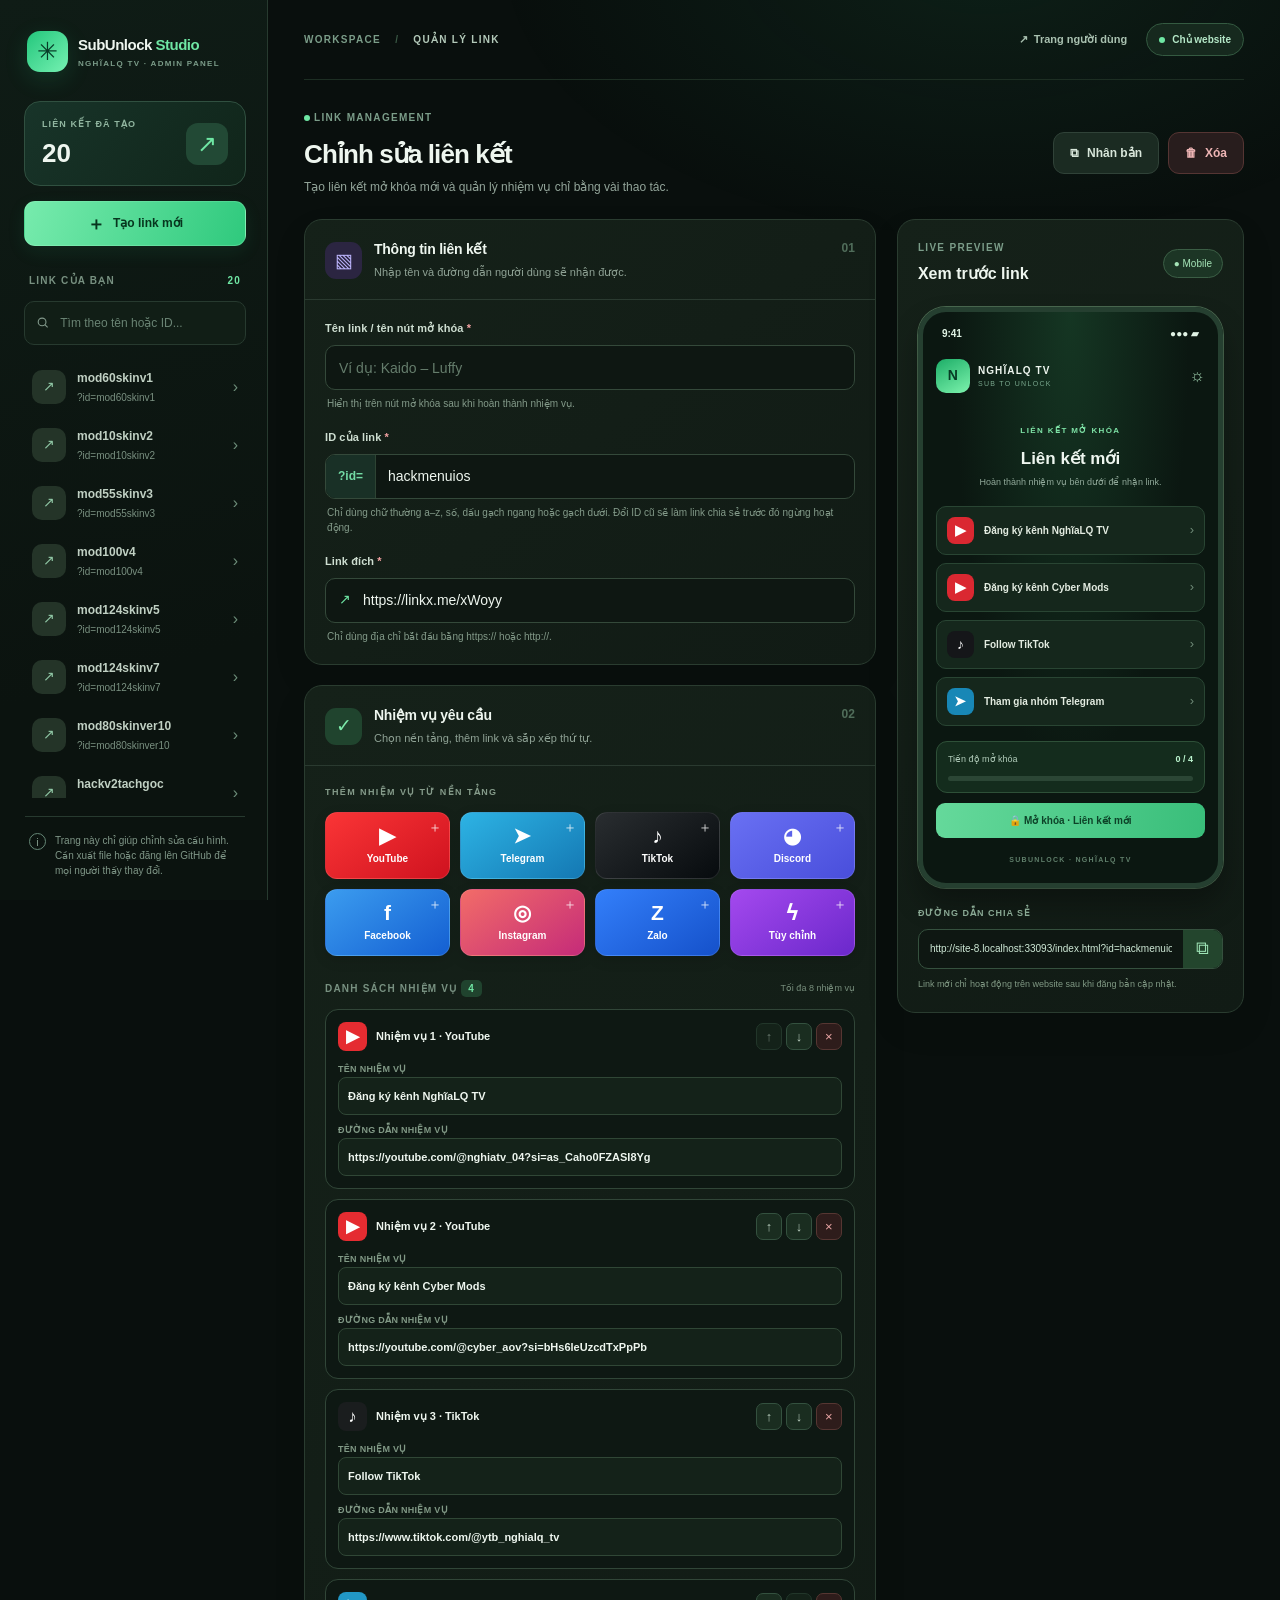
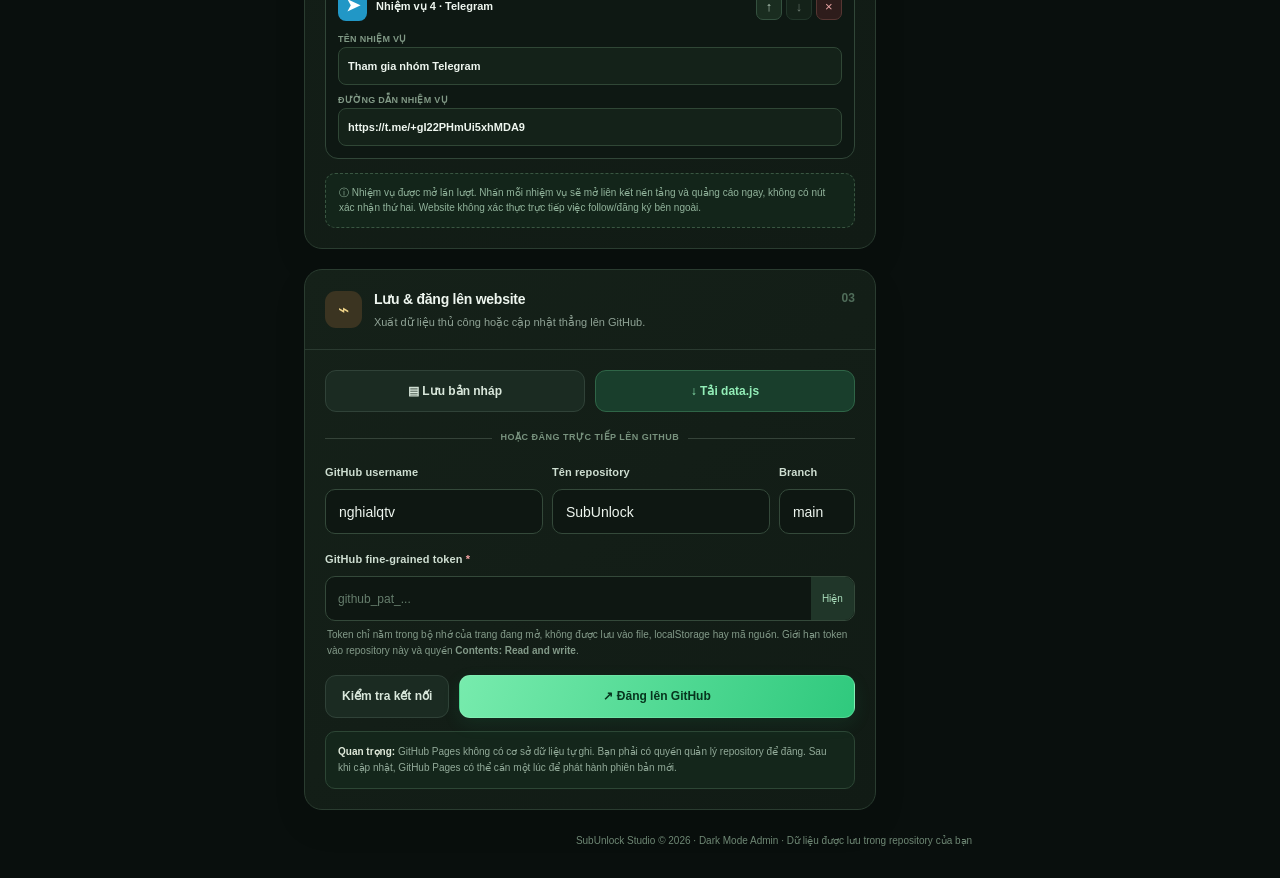
==== admin.html @ 0f44426b "Add files via upload" ====
<!doctype html>
<html lang="vi">
<head>
  <meta charset="utf-8">
  <meta name="viewport" content="width=device-width, initial-scale=1, viewport-fit=cover">
  <meta name="theme-color" content="#090f0d">
  <meta name="description" content="SubUnlock Studio – quản lý link và nhiệm vụ cho NghĩaLQ TV">
  <meta name="referrer" content="strict-origin-when-cross-origin">
  <title>Quản trị liên kết · SubUnlock Studio</title>
  <link rel="stylesheet" href="admin.css?v=20261116-1">
</head>
<body>
  <div class="backglow" aria-hidden="true"></div>
  <div class="admin-shell">
    <aside class="sidebar" aria-label="Quản lý liên kết">
      <div class="sidebar-header">
        <div class="brand-icon">✳</div>
        <div class="brand-copy"><strong>SubUnlock <em>Studio</em></strong><small>NGHĨALQ TV · ADMIN PANEL</small></div>
      </div>
      <div class="sidebar-stat"><div><small>LIÊN KẾT ĐÃ TẠO</small><strong id="linkCount">—</strong></div><span class="stat-decoration">↗</span></div>
      <button id="newLinkBtn" class="btn btn-primary sidebar-new" type="button"><span class="btn-plus">＋</span> Tạo link mới</button>
      <div class="sidebar-caption"><span>LINK CỦA BẠN</span><span id="sidebarCount">0</span></div>
      <label class="search-wrap"><svg viewBox="0 0 24 24" aria-hidden="true"><circle cx="11" cy="11" r="7"/><path d="m16 16 5 5"/></svg><input id="searchLinks" type="search" placeholder="Tìm theo tên hoặc ID..." autocomplete="off" aria-label="Tìm liên kết"></label>
      <div class="link-list" id="linkList" role="list" aria-label="Danh sách link"></div>
      <div class="sidebar-help"><span class="help-icon">i</span><span>Trang này chỉ giúp chỉnh sửa cấu hình. Cần xuất file hoặc đăng lên GitHub để mọi người thấy thay đổi.</span></div>
    </aside>

    <main class="workspace">
      <header class="workspace-header">
        <div class="breadcrumbs">WORKSPACE <span>/</span> <strong>QUẢN LÝ LINK</strong></div>
        <div class="header-actions"><a id="siteHome" class="icon-link" href="./" target="_blank" rel="noopener noreferrer">↗ <span>Trang người dùng</span></a><span class="owner-badge"><i></i> Chủ website</span></div>
      </header>

      <div class="content-heading">
        <div><div class="eyebrow"><span></span> LINK MANAGEMENT</div><h1 id="pageHeading">Chỉnh sửa liên kết</h1><p>Tạo liên kết mở khóa mới và quản lý nhiệm vụ chỉ bằng vài thao tác.</p></div>
        <div class="heading-actions"><button id="duplicateLinkBtn" class="btn btn-muted" type="button">⧉ <span>Nhân bản</span></button><button id="deleteLinkBtn" class="btn btn-outline-danger" type="button">🗑 <span>Xóa</span></button></div>
      </div>

      <div id="notice" class="notice" role="status" aria-live="polite" hidden></div>
      <div class="editor-columns">
        <div class="editor-main">
          <section class="panel info-panel" aria-labelledby="infoHeader">
            <div class="panel-heading"><div class="panel-icon purple">▧</div><div><h2 id="infoHeader">Thông tin liên kết</h2><p>Nhập tên và đường dẫn người dùng sẽ nhận được.</p></div><span class="step-number">01</span></div>
            <div class="panel-body">
              <div class="field"><label for="linkTitle">Tên link / tên nút mở khóa <span class="required">*</span></label><input id="linkTitle" type="text" placeholder="Ví dụ: Kaido – Luffy" maxlength="100" autocomplete="off"><small>Hiển thị trên nút mở khóa sau khi hoàn thành nhiệm vụ.</small></div>
              <div class="field"><label for="linkSlug">ID của link <span class="required">*</span></label><div class="input-prefix"><span>?id=</span><input id="linkSlug" type="text" placeholder="kaido-luffy" maxlength="64" spellcheck="false" autocomplete="off"></div><small>Chỉ dùng chữ thường a–z, số, dấu gạch ngang hoặc gạch dưới. Đổi ID cũ sẽ làm link chia sẻ trước đó ngừng hoạt động.</small></div>
              <div class="field"><label for="unlockUrl">Link đích <span class="required">*</span></label><div class="url-input"><span class="input-symbol">↗</span><input id="unlockUrl" type="url" inputmode="url" placeholder="https://..." autocomplete="off" spellcheck="false"></div><small>Chỉ dùng địa chỉ bắt đầu bằng https:// hoặc http://.</small></div>
            </div>
          </section>

          <section class="panel tasks-panel" aria-labelledby="tasksHeader">
            <div class="panel-heading"><div class="panel-icon green">✓</div><div><h2 id="tasksHeader">Nhiệm vụ yêu cầu</h2><p>Chọn nền tảng, thêm link và sắp xếp thứ tự.</p></div><span class="step-number">02</span></div>
            <div class="panel-body">
              <div class="task-select-title">THÊM NHIỆM VỤ TỪ NỀN TẢNG</div>
              <div class="platform-grid" id="platformGrid">
                <button type="button" class="platform youtube" data-platform="youtube"><span class="platform-logo">▶</span>YouTube <b>＋</b></button>
                <button type="button" class="platform telegram" data-platform="telegram"><span class="platform-logo">➤</span>Telegram <b>＋</b></button>
                <button type="button" class="platform tiktok" data-platform="tiktok"><span class="platform-logo">♪</span>TikTok <b>＋</b></button>
                <button type="button" class="platform discord" data-platform="discord"><span class="platform-logo">◕</span>Discord <b>＋</b></button>
                <button type="button" class="platform facebook" data-platform="facebook"><span class="platform-logo">f</span>Facebook <b>＋</b></button>
                <button type="button" class="platform instagram" data-platform="instagram"><span class="platform-logo">◎</span>Instagram <b>＋</b></button>
                <button type="button" class="platform zalo" data-platform="zalo"><span class="platform-logo">Z</span>Zalo <b>＋</b></button>
                <button type="button" class="platform custom" data-platform="custom"><span class="platform-logo">ϟ</span>Tùy chỉnh <b>＋</b></button>
              </div>
              <div class="tasks-subheader"><span>DANH SÁCH NHIỆM VỤ <strong id="taskCount">0</strong></span><small>Tối đa 8 nhiệm vụ</small></div>
              <div class="editor-task-list" id="taskEditorList"></div>
              <div class="task-hint">ⓘ Nhiệm vụ được mở lần lượt. Nhấn mỗi nhiệm vụ sẽ mở liên kết nền tảng và quảng cáo ngay, không có nút xác nhận thứ hai. Website không xác thực trực tiếp việc follow/đăng ký bên ngoài.</div>
            </div>
          </section>

          <section class="panel publish-panel" aria-labelledby="publishHeader">
            <div class="panel-heading"><div class="panel-icon gold">⌁</div><div><h2 id="publishHeader">Lưu & đăng lên website</h2><p>Xuất dữ liệu thủ công hoặc cập nhật thẳng lên GitHub.</p></div><span class="step-number">03</span></div>
            <div class="panel-body">
              <div class="save-actions"><button id="draftBtn" type="button" class="btn btn-muted">▤ Lưu bản nháp</button><button id="downloadBtn" type="button" class="btn btn-soft">↓ Tải data.js</button></div>
              <div class="publish-divider"><span>HOẶC ĐĂNG TRỰC TIẾP LÊN GITHUB</span></div>
              <div class="github-fields"><div class="field"><label for="repoOwner">GitHub username</label><input id="repoOwner" type="text" placeholder="nghialqtv" autocapitalize="off" spellcheck="false"></div><div class="field"><label for="repoName">Tên repository</label><input id="repoName" type="text" placeholder="SubUnlock" autocapitalize="off" spellcheck="false"></div><div class="field"><label for="repoBranch">Branch</label><input id="repoBranch" type="text" value="main" placeholder="main" autocapitalize="off" spellcheck="false"></div></div>
              <div class="field"><label for="githubToken">GitHub fine-grained token <span class="required">*</span></label><div class="token-row"><input id="githubToken" type="password" autocomplete="off" autocapitalize="off" spellcheck="false" placeholder="github_pat_..."><button id="showToken" type="button" class="show-token" aria-label="Hiện hoặc ẩn token">Hiện</button></div><small>Token chỉ nằm trong bộ nhớ của trang đang mở, không được lưu vào file, localStorage hay mã nguồn. Giới hạn token vào repository này và quyền <strong>Contents: Read and write</strong>.</small></div>
              <div class="github-actions"><button id="testGithubBtn" class="btn btn-muted" type="button">Kiểm tra kết nối</button><button id="publishBtn" class="btn btn-primary" type="button">↗ Đăng lên GitHub</button></div>
              <p class="publish-note"><strong>Quan trọng:</strong> GitHub Pages không có cơ sở dữ liệu tự ghi. Bạn phải có quyền quản lý repository để đăng. Sau khi cập nhật, GitHub Pages có thể cần một lúc để phát hành phiên bản mới.</p>
            </div>
          </section>
        </div>

        <aside class="editor-aside" aria-label="Xem trước giao diện">
          <section class="panel preview-panel">
            <div class="preview-panel-head"><div><div class="eyebrow">LIVE PREVIEW</div><h2>Xem trước link</h2></div><span class="view-pill">● Mobile</span></div>
            <div class="phone-frame">
              <div class="phone-status"><span>9:41</span><span>●●● ▰</span></div>
              <div class="preview-head"><div class="preview-brandmark">N</div><div><strong>NGHĨALQ TV</strong><small>SUB TO UNLOCK</small></div><span>☼</span></div>
              <div class="preview-hero"><span>LIÊN KẾT MỞ KHÓA</span><h3 id="previewTitle">Link mới</h3><p>Hoàn thành nhiệm vụ bên dưới để nhận link.</p></div>
              <div class="preview-list" id="previewList"></div>
              <div class="preview-progress"><div class="preview-progress-row"><span>Tiến độ mở khóa</span><strong id="previewCount">0 / 4</strong></div><div class="preview-track"><div></div></div></div>
              <div class="preview-unlock" id="previewUnlock">🔒 Mở khóa link</div>
              <div class="preview-foot">SUBUNLOCK · NGHĨALQ TV</div>
            </div>
            <div class="share-box"><label for="shareUrl">ĐƯỜNG DẪN CHIA SẺ</label><div><input id="shareUrl" type="text" readonly spellcheck="false"><button id="copyUrlBtn" type="button" aria-label="Sao chép đường dẫn">⧉</button></div><small>Link mới chỉ hoạt động trên website sau khi đăng bản cập nhật.</small></div>
          </section>
        </aside>
      </div>
      <footer class="workspace-footer">SubUnlock Studio © 2026 · Dark Mode Admin · Dữ liệu được lưu trong repository của bạn</footer>
    </main>
  </div>
  <script src="data.js?v=20261116-admin1"></script>
  <script src="admin.js?v=20261116-1"></script>
</body>
</html>
---- admin.css ----
:root{color-scheme:dark;--bg:#090f0d;--sidebar:#0c1511;--panel:#121c17;--inner:#0d1612;--line:#273a2f;--text:#eef6ef;--muted:#93a59a;--soft:#708477;--green:#6fe7a4;--glow:#1ec27d}
*{box-sizing:border-box}html{min-width:320px;-webkit-text-size-adjust:100%;scroll-behavior:smooth}body{margin:0;min-height:100vh;background:var(--bg);color:var(--text);font:14px/1.55 Inter,-apple-system,BlinkMacSystemFont,"Segoe UI",Roboto,Arial,sans-serif;-webkit-font-smoothing:antialiased}button,input{font:inherit}button{cursor:pointer;-webkit-tap-highlight-color:transparent}button:disabled{cursor:wait;opacity:.55}input{min-width:0}input:focus-visible,button:focus-visible,a:focus-visible{outline:2px solid var(--green);outline-offset:2px}a{color:inherit;text-decoration:none}h1,h2,h3,p{margin-top:0}.backglow{position:fixed;inset:0;z-index:-1;pointer-events:none;background:radial-gradient(ellipse 650px 380px at 77% -5%,rgba(37,132,89,.14),transparent 75%)}.admin-shell{display:grid;grid-template-columns:268px minmax(0,1fr);max-width:1720px;margin:auto;min-height:100vh}.sidebar{position:sticky;top:0;height:100vh;height:100dvh;display:flex;flex-direction:column;padding:29px 17px 22px 20px;background:linear-gradient(165deg,#0f1c16,#0b130f 73%);border-right:1px solid var(--line);min-width:0}.sidebar-header{display:flex;align-items:center;gap:10px;padding:2px 7px 29px}.brand-icon{display:grid;place-items:center;flex:none;width:41px;height:41px;border-radius:13px;background:linear-gradient(135deg,#23c67c,#76f1b2);color:#073c28;font-size:25px;box-shadow:0 7px 23px rgba(35,198,124,.16)}.brand-copy{min-width:0;display:flex;flex-direction:column}.brand-copy strong{white-space:nowrap;font-size:15px;letter-spacing:-.5px}.brand-copy em{font-style:normal;color:var(--green)}.brand-copy small{font-weight:800;letter-spacing:1.3px;font-size:8px;color:#7b9c89;margin-top:2px}.sidebar-stat{display:flex;align-items:center;justify-content:space-between;border:1px solid #305040;border-radius:16px;padding:16px 17px;background:linear-gradient(125deg,#183429,#10251a);margin:0 4px 15px}.sidebar-stat small{display:block;color:#91b6a0;font-size:9px;font-weight:800;letter-spacing:1.1px}.sidebar-stat strong{display:block;font-size:26px;line-height:1.2;margin-top:6px;font-variant-numeric:tabular-nums}.stat-decoration{display:grid;place-items:center;border-radius:12px;color:var(--green);font-size:24px;width:42px;height:42px;background:#224935}.btn{display:inline-flex;justify-content:center;align-items:center;gap:8px;border:1px solid transparent;border-radius:11px;padding:11px 16px;font-size:12px;font-weight:800;transition:filter .2s,transform .2s,border-color .2s}.btn:active{transform:scale(.985)}.btn-primary{background:linear-gradient(110deg,#77ebad,#2fc97d);color:#07351e;border-color:rgba(179,255,205,.21);box-shadow:0 6px 18px rgba(43,189,114,.1)}.btn-muted{background:#1b2b22;color:#d9e7db;border-color:#304238}.btn-soft{background:#193e2c;color:#92edb7;border-color:#2f6547}.btn-outline-danger{color:#eeb5b5;border-color:#553533;background:#281d1d}.sidebar-new{margin:0 4px 27px;width:calc(100% - 8px);min-height:45px}.btn-plus{font-size:18px;line-height:1}.sidebar-caption,.tasks-subheader{display:flex;justify-content:space-between;align-items:center;color:#789181;font-size:10px;font-weight:900;letter-spacing:1.2px;margin:0 9px 12px}.sidebar-caption span:last-child{color:var(--green)}.search-wrap{display:flex;align-items:center;gap:9px;border:1px solid var(--line);background:#111e16;border-radius:10px;padding:11px;margin:0 4px 12px}.search-wrap svg{width:15px;height:15px;stroke:#82998b;stroke-width:2;fill:none}.search-wrap input{border:0;outline:0;color:var(--text);background:transparent;font-size:12px;width:100%}.search-wrap input::placeholder{color:#698373}.link-list{display:grid;align-content:start;gap:4px;overflow:auto;min-height:100px;scrollbar-width:thin;scrollbar-color:#365441 transparent;padding:3px 2px 4px}.link-item{display:flex;gap:11px;width:100%;align-items:center;min-height:54px;text-align:left;padding:9px;border:1px solid transparent;background:transparent;border-radius:12px;color:#c0d0c3}.link-item:hover{background:#15251b}.link-item.active{border-color:#345841;background:#193126;color:#f1fff7}.link-bullet{display:grid;place-items:center;flex:none;width:34px;height:34px;background:#243428;border-radius:10px;color:#90c7a5;font-size:14px}.link-item.active .link-bullet{color:var(--green);background:#254a36}.link-details{min-width:0;flex:1}.link-details strong{display:block;overflow:hidden;text-overflow:ellipsis;white-space:nowrap;font-size:12px}.link-details small{display:block;overflow:hidden;text-overflow:ellipsis;white-space:nowrap;font-size:10px;color:#799080;margin-top:2px}.link-item .link-chevron{font-size:16px;color:#6d8d79}.sidebar-help{display:flex;gap:9px;border-top:1px solid var(--line);margin:18px 5px 0;padding:16px 4px 0;color:#7f9687;font-size:10px;line-height:1.5}.help-icon{display:grid;place-items:center;width:17px;height:17px;border:1px solid #658776;border-radius:50%;flex:none;font-size:11px}.workspace{min-width:0;padding:0 36px 18px}.workspace-header{height:80px;border-bottom:1px solid #1d2e23;display:flex;align-items:center;justify-content:space-between;gap:12px}.breadcrumbs,.eyebrow{font-weight:850;letter-spacing:1.3px;font-size:10px;color:#7b9d89}.breadcrumbs span{padding:0 10px;color:#3b5a46}.breadcrumbs strong{color:#b3c9b9}.header-actions{display:flex;align-items:center;gap:19px}.icon-link{display:inline-flex;gap:6px;align-items:center;font-size:11px;font-weight:700;color:#a9c1b0}.owner-badge{display:inline-flex;align-items:center;gap:7px;border:1px solid #345a41;padding:8px 12px;border-radius:30px;color:#b5e8c8;background:#16291e;font-size:10px;font-weight:800}.owner-badge i,.eyebrow span{display:inline-block;width:6px;height:6px;border-radius:50%;background:var(--green)}.content-heading{display:flex;justify-content:space-between;gap:16px;align-items:center;padding:30px 0 23px}.content-heading h1{font-size:26px;letter-spacing:-.9px;margin:8px 0 4px}.content-heading p{font-size:12px;color:var(--muted);margin:0}.heading-actions{display:flex;gap:9px;align-items:center}.notice{border:1px solid #477e5a;background:#173223;color:#b5f7c8;padding:12px 15px;font-size:12px;border-radius:11px;margin:0 0 16px;overflow-wrap:anywhere}.notice.error{background:#351e1c;border-color:#92504b;color:#ffcbc7}.notice.warn{background:#352b17;border-color:#937045;color:#f4d7a2}[hidden]{display:none!important}.editor-columns{display:grid;grid-template-columns:minmax(0,1.45fr) minmax(280px,.88fr);gap:21px;align-items:start}.editor-main,.editor-aside{display:grid;gap:20px;min-width:0}.panel{overflow:hidden;border:1px solid #2a3c30;border-radius:18px;background:linear-gradient(140deg,#152119,#111b15);box-shadow:0 15px 35px rgba(0,0,0,.08)}.panel-heading{display:flex;gap:12px;align-items:center;padding:19px 20px 18px;border-bottom:1px solid #2a3a30}.panel-icon{display:grid;place-items:center;width:37px;height:37px;border-radius:11px;font-size:19px;flex:none}.panel-icon.purple{background:#2b2541;color:#bcb4fc}.panel-icon.green{background:#20442e;color:#7decab}.panel-icon.gold{background:#3b3421;color:#f1d58a}.panel-heading>div:nth-child(2){flex:1;min-width:0}.panel-heading h2{margin:0 0 3px;font-size:14px;letter-spacing:-.25px}.panel-heading p{margin:0;color:#8fa295;font-size:11px}.step-number{align-self:flex-start;color:#506d5a;font-weight:900;font-size:12px}.panel-body{padding:20px}.field{margin-bottom:17px}.field:last-child{margin-bottom:0}.field label,.share-box label{display:block;font-weight:750;font-size:11px;letter-spacing:.1px;margin-bottom:8px;color:#ceded1}.required{color:#f3a2a2}.field>input,.field .input-prefix,.field .url-input,.token-row{width:100%;height:45px;background:#0e1712;border:1px solid #34493a;border-radius:10px;color:var(--text);transition:border-color .2s}.field>input{padding:0 13px;outline:0}.field>input:focus,.field .input-prefix:focus-within,.field .url-input:focus-within,.token-row:focus-within{border-color:#6acb92}.field input::placeholder{color:#657d6c}.field small{display:block;color:#839a89;font-size:10px;line-height:1.55;margin:6px 2px 0}.input-prefix,.url-input,.token-row{display:flex;align-items:center;overflow:hidden}.input-prefix>span{padding:0 12px;color:#73dba4;border-right:1px solid #2d4333;background:#193026;height:100%;display:grid;place-items:center;font-size:12px;font-weight:800}.input-prefix input,.url-input input,.token-row input{border:0;outline:0;flex:1;min-width:0;color:var(--text);background:transparent;padding:0 12px;height:100%}.input-symbol{padding-left:13px;color:var(--green)}.task-select-title{color:#859b8a;font-size:9px;font-weight:900;letter-spacing:1.4px;margin:0 0 12px}.platform-grid{display:grid;grid-template-columns:repeat(4,minmax(0,1fr));gap:10px}.platform{min-height:67px;border:1px solid rgba(255,255,255,.10);border-radius:12px;display:flex;flex-direction:column;align-items:center;justify-content:center;gap:4px;position:relative;color:white;font-size:10px;font-weight:850;padding:8px 3px;box-shadow:0 4px 13px rgba(0,0,0,.13)}.platform b{position:absolute;top:4px;right:7px;font-size:14px;opacity:.8;font-weight:400}.platform-logo{font-size:21px;line-height:1.1;font-weight:900}.platform.youtube{background:linear-gradient(145deg,#fa3536,#cf121f)}.platform.telegram{background:linear-gradient(145deg,#2db3e4,#1478b3)}.platform.tiktok{background:linear-gradient(145deg,#292d30,#070b0e)}.platform.discord{background:linear-gradient(145deg,#6970f3,#494edb)}.platform.facebook{background:linear-gradient(145deg,#3b9cef,#145fd2)}.platform.instagram{background:linear-gradient(145deg,#f26c68,#c52b79)}.platform.zalo{background:linear-gradient(145deg,#337ffa,#1551ca)}.platform.custom{background:linear-gradient(145deg,#a449ee,#6b28cb)}.platform:active{transform:scale(.97)}.tasks-subheader{margin:25px 0 13px}.tasks-subheader strong{padding:3px 7px;color:var(--green);background:#20432e;border-radius:5px}.tasks-subheader small{font-size:9px;color:#778e7c;font-weight:500;letter-spacing:0}.editor-task-list{display:grid;gap:10px}.task-editor{border:1px solid #314638;background:#0e1813;border-radius:13px;padding:12px}.task-editor-head{display:flex;gap:9px;align-items:center;margin-bottom:12px}.task-icon-sm{width:29px;height:29px;display:grid;place-items:center;border-radius:8px;color:white;font-size:17px;flex:none;font-weight:850}.task-icon-sm.youtube{background:#e52c31}.task-icon-sm.telegram{background:#2197c6}.task-icon-sm.tiktok{background:#1a1d1e}.task-icon-sm.discord{background:#6069dd}.task-icon-sm.facebook{background:#226de4}.task-icon-sm.instagram{background:#da3d78}.task-icon-sm.zalo{background:#2463e0}.task-icon-sm.custom{background:#7d34cb}.task-editor-head strong{font-size:11px;flex:1}.task-editor-head .actions{display:flex;align-items:center;gap:4px}.small-action{border:1px solid #34513f;color:#bcd0c0;background:#1a2d20;border-radius:7px;padding:3px 8px;font-size:13px;min-width:26px;line-height:19px}.small-action.delete{color:#eba6a6;background:#2e1c1b;border-color:#563632}.task-fields{display:grid;gap:9px;grid-template-columns:1fr}.task-fields label{color:#819986;font-size:9px;font-weight:800;letter-spacing:.3px}.task-fields input,.task-fields select{border:1px solid #304736;background:#142219;color:var(--text);border-radius:8px;height:38px;width:100%;padding:0 9px;font-size:11px;outline:0}.task-fields input:focus{border-color:#5bc58a}.task-fields .task-url{font-size:11px}.task-hint{border:1px dashed #395641;border-radius:10px;background:#13251a;padding:11px 13px;color:#91b39b;line-height:1.55;font-size:10px;margin-top:14px}.save-actions{display:grid;grid-template-columns:1fr 1fr;gap:10px}.publish-divider{display:flex;align-items:center;gap:9px;margin:19px 0;color:#78927e;font-size:9px;font-weight:850;letter-spacing:.5px;text-align:center}.publish-divider:before,.publish-divider:after{content:"";height:1px;background:#354339;flex:1}.github-fields{display:grid;grid-template-columns:1fr 1fr 76px;gap:9px}.token-row input{font-size:12px}.show-token{align-self:stretch;padding:0 11px;background:#203629;border:0;color:#a9ddbb;font-size:10px}.github-actions{display:flex;gap:10px}.github-actions .btn:last-child{flex:1}.publish-note{margin:13px 0 0;padding:12px;border-radius:10px;background:#14261b;border:1px solid #2d4635;color:#92aa99;font-size:10px;line-height:1.6}.publish-note strong{color:#e0eadb}.preview-panel{position:sticky;top:19px;padding:20px}.preview-panel-head{display:flex;align-items:center;justify-content:space-between;gap:8px;margin-bottom:20px}.preview-panel-head h2{font-size:16px;margin:6px 0 0}.view-pill{font-size:10px;color:#a5e4b7;border:1px solid #3b5e45;background:#1c3525;padding:6px 10px;border-radius:50px}.phone-frame{margin:0 auto;max-width:310px;border-radius:28px;border:5px solid #253f30;background:radial-gradient(ellipse at top,#153623 0,#0b1711 57%);box-shadow:0 17px 29px rgba(0,0,0,.30),0 0 0 1px #4a6950;overflow:hidden;padding:14px 13px 17px;min-height:435px}.phone-status{display:flex;justify-content:space-between;color:#e1f3e5;font-size:10px;font-weight:850;margin:0 6px 18px}.preview-head{display:flex;align-items:center;gap:8px}.preview-brandmark{display:grid;place-items:center;width:34px;height:34px;border-radius:10px;background:linear-gradient(150deg,#1cad67,#7df3ad);color:#073b25;font-weight:900}.preview-head>div:nth-child(2){flex:1}.preview-head strong{font-size:10px;letter-spacing:1.1px;display:block}.preview-head small{display:block;font-size:7px;color:#79a78d;letter-spacing:1.3px}.preview-head>span{font-size:17px;color:#a6d8b5}.preview-hero{text-align:center;padding:25px 8px 16px}.preview-hero span{color:#7ee2a6;font-size:8px;font-weight:900;letter-spacing:1.4px}.preview-hero h3{margin:8px 0 6px;font-size:17px;line-height:1.3;overflow-wrap:anywhere}.preview-hero p{font-size:9px;color:#91a99a;margin:0}.preview-list{display:grid;gap:8px}.preview-task{border:1px solid #294533;border-radius:10px;background:#15271c;padding:10px;display:flex;align-items:center;gap:10px}.preview-task-lock{width:27px;height:27px;flex:none;border-radius:8px;display:grid;place-items:center;font-weight:850;font-size:14px;color:white}.preview-task-lock.youtube{background:#da2831}.preview-task-lock.telegram{background:#1887b6}.preview-task-lock.tiktok{background:#151619}.preview-task-lock.discord{background:#595cdb}.preview-task-lock.facebook{background:#1f6cda}.preview-task-lock.instagram{background:#cc2d7b}.preview-task-lock.zalo{background:#226ae9}.preview-task-lock.custom{background:#8a30ce}.preview-task .preview-task-name{flex:1;min-width:0;overflow-wrap:anywhere;font-size:10px;color:#e3ece1;font-weight:800}.preview-task .preview-chevron{font-size:13px;color:#718c79}.preview-progress{border:1px solid #2e5038;background:#142c1d;border-radius:11px;padding:11px;margin-top:15px}.preview-progress-row{display:flex;justify-content:space-between;gap:8px;font-size:9px;color:#b1ccba}.preview-progress-row strong{color:#bcf5cf}.preview-track{height:5px;background:#2b4635;border-radius:20px;margin-top:9px;overflow:hidden}.preview-track>div{height:100%;width:0;background:#55da89}.preview-unlock{background:linear-gradient(100deg,#65d99b,#39be7a);border-radius:9px;color:#0d4228;text-align:center;padding:10px;font-weight:850;font-size:10px;margin-top:10px}.preview-foot{text-align:center;margin-top:17px;color:#607f6b;font-size:7px;letter-spacing:1.3px;font-weight:750}.share-box{margin-top:19px}.share-box label{font-size:9px;color:#8aa994;letter-spacing:1px}.share-box>div{display:flex;border:1px solid #35513e;background:#0e1712;border-radius:10px;overflow:hidden}.share-box input{flex:1;border:0;outline:0;color:#cfead7;background:transparent;padding:11px;min-width:0;font-size:10px}.share-box button{background:#23452d;color:#9ee4b6;border:0;padding:0 13px;font-size:18px}.share-box small{display:block;color:#809984;font-size:9px;margin-top:9px}.workspace-footer{color:#6e8774;text-align:center;font-size:10px;padding:23px 0 12px}
@media(max-width:1240px){.admin-shell{grid-template-columns:240px 1fr}.workspace{padding:0 23px 15px}.editor-columns{grid-template-columns:minmax(0,1.2fr) minmax(250px,.8fr);gap:15px}.platform-grid{grid-template-columns:repeat(4,minmax(0,1fr))}.preview-panel{padding:13px}.panel-body{padding:17px}}
@media(max-width:1050px){.editor-columns{grid-template-columns:1fr}.editor-aside{grid-row:1}.preview-panel{position:static}.phone-frame{max-width:325px}.preview-panel-head{margin-bottom:13px}.admin-shell{grid-template-columns:223px 1fr}.platform-grid{grid-template-columns:repeat(4,minmax(0,1fr))}}
@media(max-width:750px){.admin-shell{display:block}.sidebar{height:auto;position:static;padding:16px 15px 14px;border-right:0;border-bottom:1px solid #334637}.sidebar-header{padding:0 2px 13px}.sidebar-stat{display:none}.sidebar-new{margin:0 0 12px;width:100%}.sidebar-caption{margin-bottom:8px}.search-wrap{margin:0 0 8px}.link-list{grid-template-columns:repeat(2,minmax(0,1fr));gap:5px;max-height:174px;overflow:auto}.link-item{min-width:0;min-height:47px;padding:6px}.link-bullet{width:27px;height:27px;font-size:11px}.link-details strong{font-size:10px}.link-details small{font-size:9px}.link-item .link-chevron{display:none}.sidebar-help{display:none}.workspace{padding:0 14px 10px}.workspace-header{height:49px}.content-heading{padding:23px 0 18px;align-items:flex-start}.content-heading h1{font-size:23px}.content-heading p{font-size:11px}.heading-actions{gap:5px}.heading-actions .btn{padding:8px;font-size:11px}.heading-actions .btn span{display:none}.header-actions{gap:8px}.owner-badge{padding:6px 9px}.icon-link span{display:none}.editor-columns{grid-template-columns:1fr;gap:14px}.editor-main{gap:14px}.editor-aside{grid-row:initial}.preview-panel{padding:17px}.panel-heading{padding:15px}.panel-body{padding:15px}.platform-grid{grid-template-columns:repeat(4,minmax(0,1fr));gap:7px}.platform{min-height:59px;font-size:9px}.platform-logo{font-size:17px}.github-fields{grid-template-columns:repeat(2,minmax(0,1fr))}.github-fields .field:last-child{grid-column:1/-1}.github-actions .btn{padding:11px 9px}.workspace-footer{padding-bottom:14px}}
@media(max-width:385px){.platform-grid{grid-template-columns:repeat(2,minmax(0,1fr))}.platform{min-height:48px;flex-direction:row;gap:7px;font-size:11px}.platform b{right:6px}.save-actions .btn{font-size:11px;padding:11px 6px}.breadcrumbs{font-size:9px;letter-spacing:.7px}.owner-badge{font-size:9px}.content-heading h1{font-size:21px}.content-heading p{font-size:10px}.panel-heading p{font-size:10px}.panel-heading h2{font-size:12px}.link-list{max-height:148px}}
@media(prefers-reduced-motion:reduce){*{transition:none!important;scroll-behavior:auto!important}}
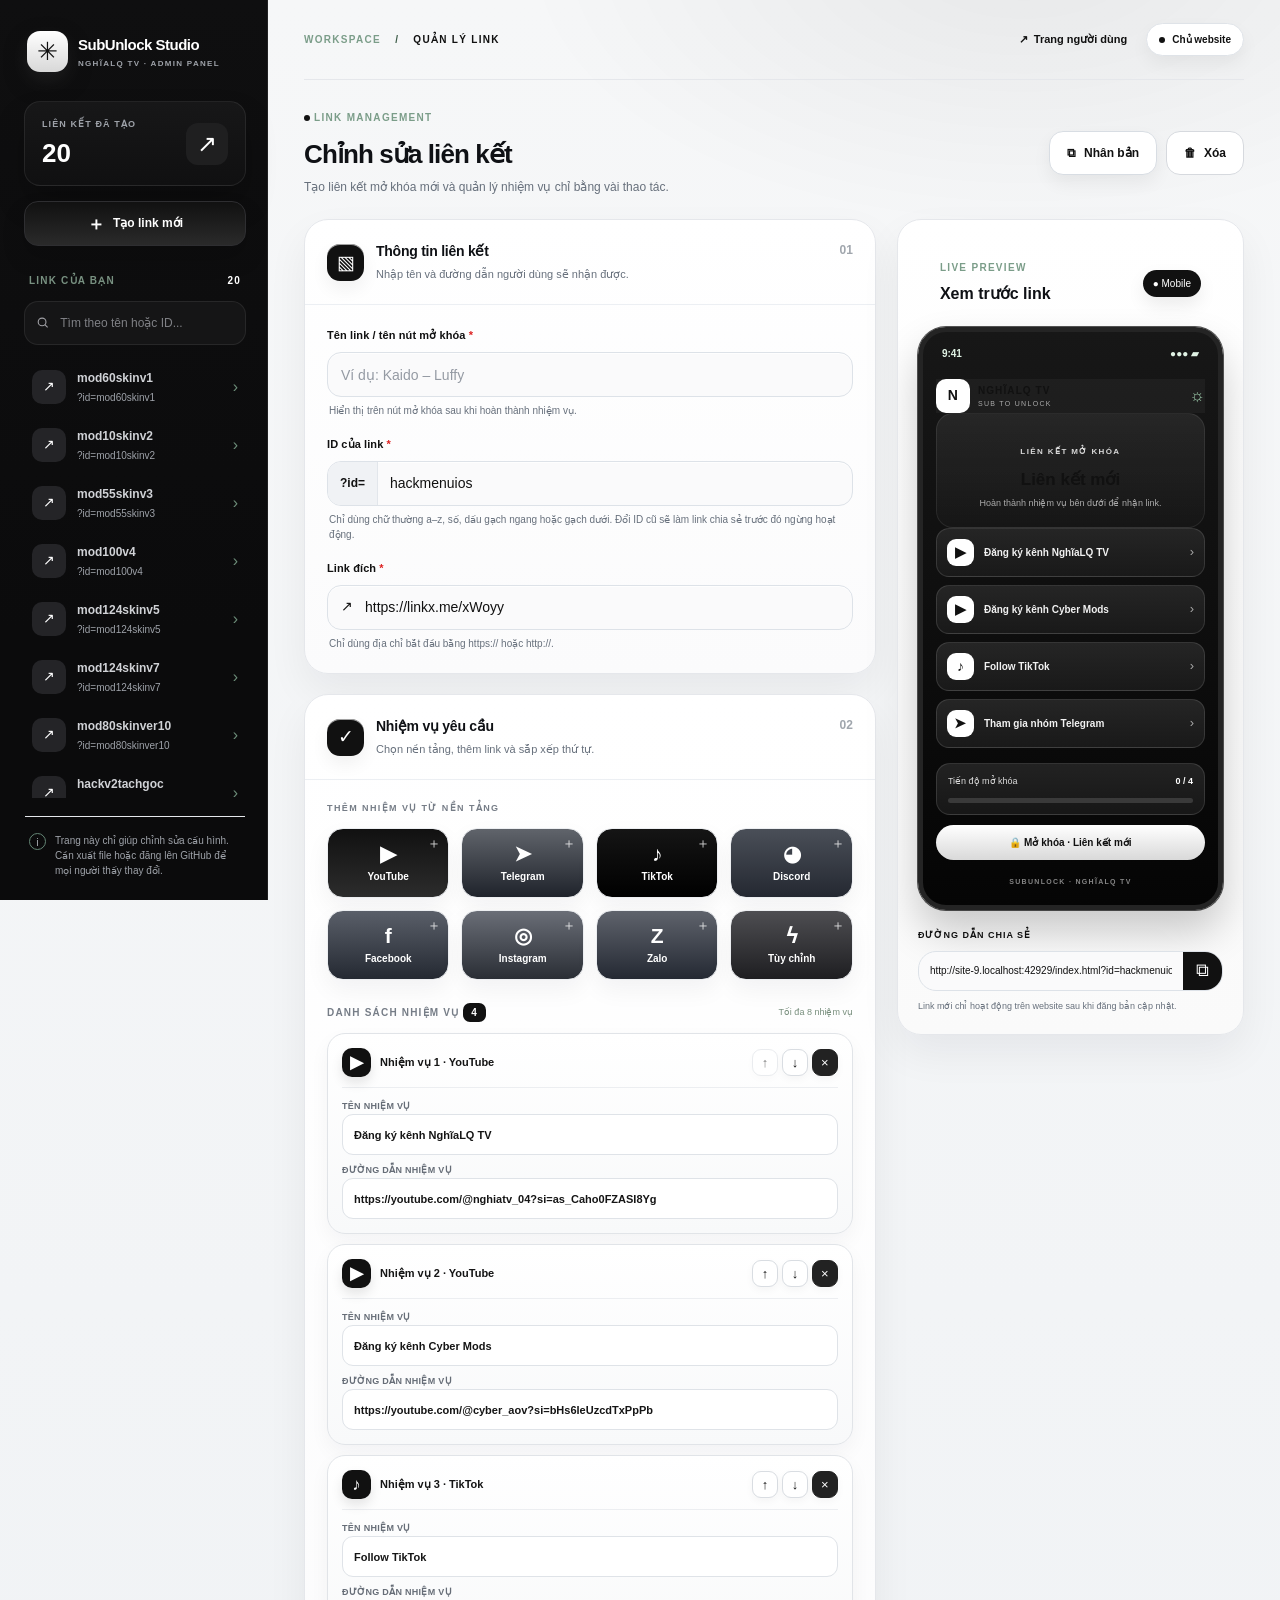
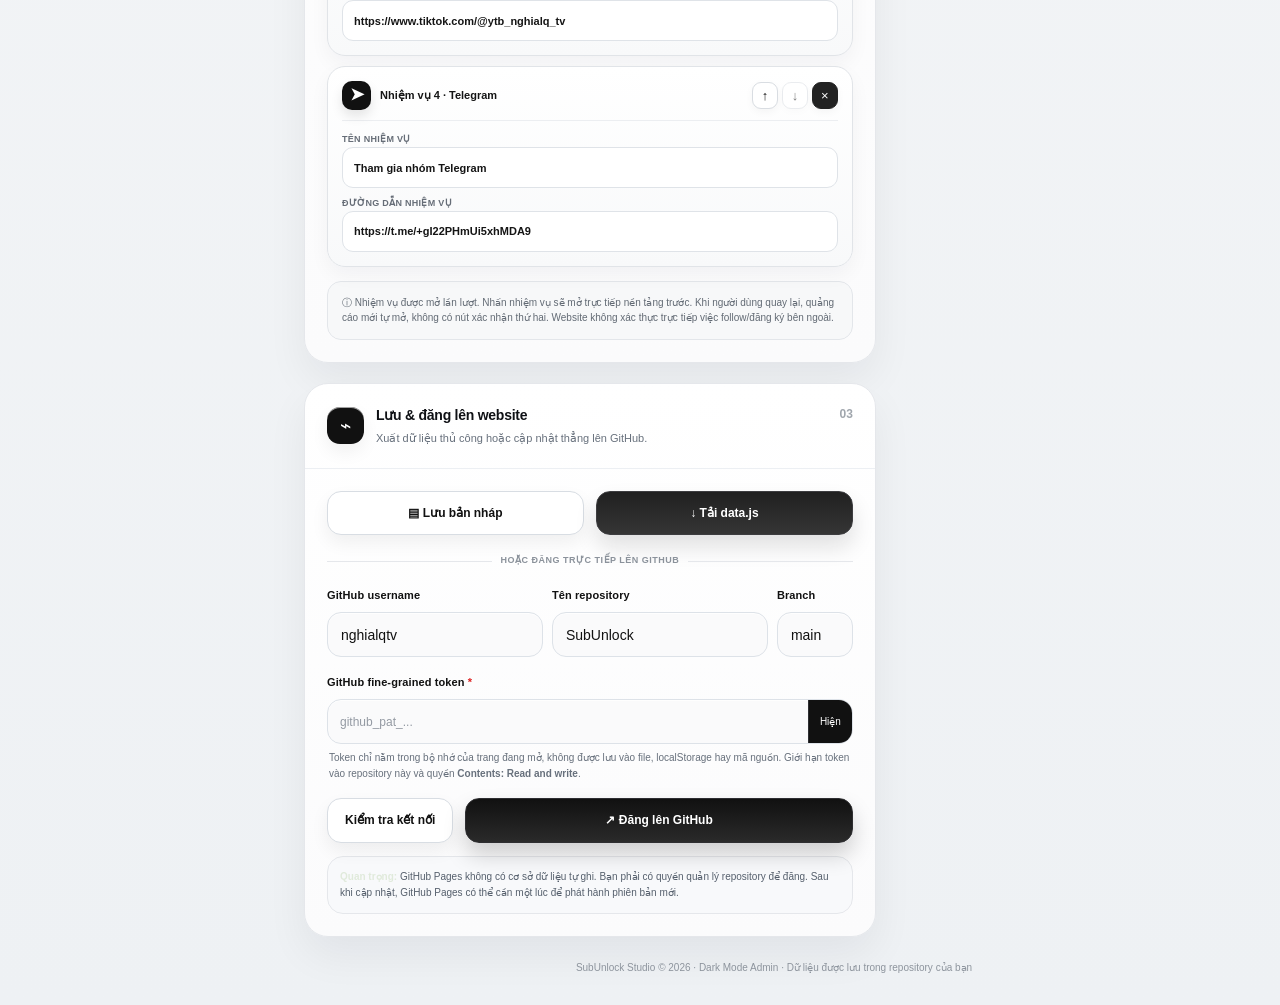
==== commit b10c62ae: "Add files via upload" ====
--- a/admin.html
+++ b/admin.html
@@ -7,7 +7,7 @@
   <meta name="description" content="SubUnlock Studio – quản lý link và nhiệm vụ cho NghĩaLQ TV">
   <meta name="referrer" content="strict-origin-when-cross-origin">
   <title>Quản trị liên kết · SubUnlock Studio</title>
-  <link rel="stylesheet" href="admin.css?v=20261116-1">
+  <link rel="stylesheet" href="admin.css?v=20261116-mono3">
 </head>
 <body>
   <div class="backglow" aria-hidden="true"></div>
@@ -64,7 +64,7 @@
               </div>
               <div class="tasks-subheader"><span>DANH SÁCH NHIỆM VỤ <strong id="taskCount">0</strong></span><small>Tối đa 8 nhiệm vụ</small></div>
               <div class="editor-task-list" id="taskEditorList"></div>
-              <div class="task-hint">ⓘ Nhiệm vụ được mở lần lượt. Nhấn mỗi nhiệm vụ sẽ mở liên kết nền tảng và quảng cáo ngay, không có nút xác nhận thứ hai. Website không xác thực trực tiếp việc follow/đăng ký bên ngoài.</div>
+              <div class="task-hint">ⓘ Nhiệm vụ được mở lần lượt. Nhấn nhiệm vụ sẽ mở trực tiếp nền tảng trước. Khi người dùng quay lại, quảng cáo mới tự mở, không có nút xác nhận thứ hai. Website không xác thực trực tiếp việc follow/đăng ký bên ngoài.</div>
             </div>
           </section>
 
--- a/admin.css
+++ b/admin.css
@@ -5,3 +5,101 @@
 @media(max-width:750px){.admin-shell{display:block}.sidebar{height:auto;position:static;padding:16px 15px 14px;border-right:0;border-bottom:1px solid #334637}.sidebar-header{padding:0 2px 13px}.sidebar-stat{display:none}.sidebar-new{margin:0 0 12px;width:100%}.sidebar-caption{margin-bottom:8px}.search-wrap{margin:0 0 8px}.link-list{grid-template-columns:repeat(2,minmax(0,1fr));gap:5px;max-height:174px;overflow:auto}.link-item{min-width:0;min-height:47px;padding:6px}.link-bullet{width:27px;height:27px;font-size:11px}.link-details strong{font-size:10px}.link-details small{font-size:9px}.link-item .link-chevron{display:none}.sidebar-help{display:none}.workspace{padding:0 14px 10px}.workspace-header{height:49px}.content-heading{padding:23px 0 18px;align-items:flex-start}.content-heading h1{font-size:23px}.content-heading p{font-size:11px}.heading-actions{gap:5px}.heading-actions .btn{padding:8px;font-size:11px}.heading-actions .btn span{display:none}.header-actions{gap:8px}.owner-badge{padding:6px 9px}.icon-link span{display:none}.editor-columns{grid-template-columns:1fr;gap:14px}.editor-main{gap:14px}.editor-aside{grid-row:initial}.preview-panel{padding:17px}.panel-heading{padding:15px}.panel-body{padding:15px}.platform-grid{grid-template-columns:repeat(4,minmax(0,1fr));gap:7px}.platform{min-height:59px;font-size:9px}.platform-logo{font-size:17px}.github-fields{grid-template-columns:repeat(2,minmax(0,1fr))}.github-fields .field:last-child{grid-column:1/-1}.github-actions .btn{padding:11px 9px}.workspace-footer{padding-bottom:14px}}
 @media(max-width:385px){.platform-grid{grid-template-columns:repeat(2,minmax(0,1fr))}.platform{min-height:48px;flex-direction:row;gap:7px;font-size:11px}.platform b{right:6px}.save-actions .btn{font-size:11px;padding:11px 6px}.breadcrumbs{font-size:9px;letter-spacing:.7px}.owner-badge{font-size:9px}.content-heading h1{font-size:21px}.content-heading p{font-size:10px}.panel-heading p{font-size:10px}.panel-heading h2{font-size:12px}.link-list{max-height:148px}}
 @media(prefers-reduced-motion:reduce){*{transition:none!important;scroll-behavior:auto!important}}
+
+
+/* ===== Admin Monochrome Professional Theme ===== */
+:root{
+  color-scheme:light;
+  --bg:#f3f4f6;
+  --sidebar:#0c0c0d;
+  --panel:#ffffff;
+  --inner:#f7f7f8;
+  --line:#e5e7eb;
+  --text:#111111;
+  --muted:#666b74;
+  --soft:#8a8f98;
+  --green:#111111;
+  --glow:#111111;
+}
+body{background:linear-gradient(180deg,#f6f7f8,#eef1f4);color:var(--text)}
+.backglow{background:radial-gradient(ellipse 700px 380px at 80% -5%,rgba(0,0,0,.06),transparent 72%)}
+.sidebar{background:linear-gradient(180deg,#0f0f10,#0b0b0c 70%);border-right:1px solid rgba(255,255,255,.08)}
+.brand-icon{background:linear-gradient(180deg,#ffffff,#d8d8d8);color:#111;box-shadow:0 8px 20px rgba(255,255,255,.08),0 10px 24px rgba(0,0,0,.28)}
+.brand-copy strong,.brand-copy em{color:#fff}.brand-copy small{color:#9ea2a9}
+.sidebar-stat{border:1px solid rgba(255,255,255,.08);background:linear-gradient(180deg,#171718,#101011);box-shadow:0 18px 30px rgba(0,0,0,.22)}
+.sidebar-stat small,.link-details small,.sidebar-help{color:#9ea2a9}.sidebar-stat strong,.sidebar-caption span:last-child{color:#fff}.stat-decoration{background:#1f1f20;color:#fff}
+.btn{border-radius:14px;padding:12px 17px;font-weight:800;transition:transform .18s ease, box-shadow .2s ease, background .2s ease, border-color .2s ease}
+.btn:active{transform:translateY(1px) scale(.985)}
+.btn-primary{background:linear-gradient(180deg,#111111,#2a2a2a);color:#fff;border-color:#2e2e31;box-shadow:0 12px 22px rgba(0,0,0,.18)}
+.btn-muted{background:#fff;color:#111;border-color:#d8dde3;box-shadow:0 8px 18px rgba(17,17,17,.06)}
+.btn-soft{background:linear-gradient(180deg,#202020,#353535);color:#fff;border-color:#3d3d40;box-shadow:0 12px 22px rgba(17,17,17,.12)}
+.btn-outline-danger{color:#111;border-color:#d6d9de;background:#fff}
+.search-wrap{border:1px solid rgba(255,255,255,.08);background:#151516;border-radius:14px}.search-wrap svg{stroke:#a0a0a5}.search-wrap input{color:#fff}.search-wrap input::placeholder{color:#7f8085}
+.link-item{color:#d0d2d6;border-radius:14px}.link-item:hover{background:#161719}.link-item.active{border-color:rgba(255,255,255,.10);background:linear-gradient(180deg,#ffffff,#f4f5f7);color:#111;box-shadow:0 10px 24px rgba(0,0,0,.08)}
+.link-bullet{background:#242427;color:#fff}.link-item.active .link-bullet{background:#111;color:#fff}
+.workspace-header{border-bottom:1px solid #e5e7eb}.breadcrumbs strong,.icon-link,.owner-badge{color:#111}.owner-badge{border:1px solid #dfe3e8;background:#fff;box-shadow:0 8px 18px rgba(0,0,0,.05)}.owner-badge i,.eyebrow span{background:#111}
+.content-heading h1,.panel-heading h2,.preview-panel-head h2{color:#0f1115}
+.content-heading p,.panel-heading p,.field small,.publish-note,.task-hint,.share-box small{color:#67707c}
+.notice{border:1px solid #d9dee4;background:#fff;color:#111;box-shadow:0 10px 22px rgba(0,0,0,.05)}.notice.error{background:#fff1f1;border-color:#f1cccc;color:#7b1f1f}.notice.warn{background:#fff8ec;border-color:#ecd8ad;color:#7b5f1f}
+.panel{border:1px solid #e5e7eb;border-radius:24px;background:linear-gradient(180deg,#ffffff,#fbfbfc);box-shadow:0 18px 42px rgba(15,23,42,.06)}
+.panel-heading{border-bottom:1px solid #eceff3;padding:21px 22px}.panel-icon{border-radius:13px;box-shadow:inset 0 1px 0 rgba(255,255,255,.6),0 8px 18px rgba(0,0,0,.06)}
+.panel-icon.purple,.panel-icon.green,.panel-icon.gold{background:#111;color:#fff}
+.step-number{color:#a0a6ad}
+.panel-body{padding:22px}
+.field label,.share-box label{color:#111;font-weight:800}.required{color:#d22}
+.field>input,.field .input-prefix,.field .url-input,.token-row{background:#fafafb;border:1px solid #dde2e8;border-radius:14px;color:#111;box-shadow:inset 0 1px 0 rgba(255,255,255,.8)}
+.field>input:focus,.field .input-prefix:focus-within,.field .url-input:focus-within,.token-row:focus-within{border-color:#111;box-shadow:0 0 0 4px rgba(17,17,17,.06)}
+.field input::placeholder,.input-prefix input::placeholder,.url-input input::placeholder,.token-row input::placeholder{color:#949aa3}
+.input-prefix>span{border-right:1px solid #e2e6eb;background:#f0f2f5;color:#111}.input-symbol{color:#111}.input-prefix input,.url-input input,.token-row input{color:#111}
+.task-select-title,.tasks-subheader{color:#767d87}
+.platform-grid{gap:12px}.platform{min-height:70px;border-radius:16px;border:1px solid #eceef1;box-shadow:0 10px 24px rgba(15,23,42,.05);transition:transform .18s ease, box-shadow .2s ease, border-color .2s ease}.platform:active{transform:translateY(1px) scale(.985)}
+.platform:hover{transform:translateY(-2px);box-shadow:0 16px 28px rgba(15,23,42,.09)}
+.platform.youtube{background:linear-gradient(180deg,#111,#2c2c2c)}.platform.telegram{background:linear-gradient(180deg,#60646b,#1f232b)}.platform.tiktok{background:linear-gradient(180deg,#151515,#000)}.platform.discord{background:linear-gradient(180deg,#4a4f58,#242831)}.platform.facebook{background:linear-gradient(180deg,#5a5f69,#242932)}.platform.instagram{background:linear-gradient(180deg,#6a6e77,#2a2e35)}.platform.zalo{background:linear-gradient(180deg,#5f636c,#242933)}.platform.custom{background:linear-gradient(180deg,#4e4e52,#1e1e21)}
+.task-card{background:#fafafb;border:1px solid #e5e7eb;border-radius:18px;box-shadow:0 10px 22px rgba(15,23,42,.05)}
+.task-card-head,.task-card-foot{border-color:#eceff3}
+.task-platform-badge{background:#111;color:#fff}
+.mini-btn{border-radius:12px;border:1px solid #dde2e8;background:#fff;color:#111}
+.save-actions,.github-actions{gap:12px}
+.publish-divider{color:#8b929b}.publish-divider::before,.publish-divider::after{background:#e5e7eb}
+.show-token{background:#111;color:#fff;border-left:1px solid #2d2e32}
+.publish-note{background:#f8f9fb;border:1px solid #e5e7eb;border-radius:16px;color:#555f6c}
+.preview-panel-head{padding:20px 22px 0}.view-pill{background:#111;color:#fff;border:none;box-shadow:0 8px 18px rgba(0,0,0,.08)}
+.phone-frame{border:1px solid #dde2e8;background:linear-gradient(180deg,#121212,#050505);box-shadow:0 22px 44px rgba(0,0,0,.18)}
+.preview-head{background:rgba(255,255,255,.04);border-color:rgba(255,255,255,.06)}.preview-brandmark{background:#fff;color:#111}.preview-hero,.preview-progress,.preview-unlock,.share-box div{border-radius:18px}
+.preview-hero,.preview-progress{background:rgba(255,255,255,.06);border-color:rgba(255,255,255,.08)}.preview-track{background:rgba(255,255,255,.1)}.preview-track div{background:linear-gradient(90deg,#ffffff,#bfbfbf)}.preview-unlock{background:linear-gradient(180deg,#ffffff,#d9d9d9);color:#111}
+.share-box div{border:1px solid #dde2e8;background:#fafafb}.share-box input{color:#111}.share-box button{background:#111;color:#fff}
+.workspace-footer{color:#8d949d}
+@media(max-width:1080px){.workspace{padding:0 18px 18px}}
+
+/* Monochrome editor detail cards and phone preview */
+.tasks-subheader strong{background:#111;color:#fff;border-radius:7px;padding:4px 8px}
+.task-editor{background:linear-gradient(180deg,#fff,#f8f9fa);border:1px solid #e1e4e8;border-radius:18px;padding:14px;box-shadow:0 8px 20px rgba(15,23,42,.045)}
+.task-editor-head{padding-bottom:10px;border-bottom:1px solid #eceef1;margin-bottom:12px}
+.task-editor-head strong{color:#151515}
+.task-icon-sm{background:#111!important;color:#fff!important;border-radius:10px;box-shadow:0 6px 12px rgba(0,0,0,.1)}
+.small-action{border:1px solid #d9dde2;color:#111;background:#fff;border-radius:9px;box-shadow:0 3px 8px rgba(0,0,0,.04)}
+.small-action:hover{background:#f0f1f3;border-color:#b9bec5}
+.small-action.delete{color:#fff;background:#222;border-color:#222}
+.task-fields label{color:#666d77}
+.task-fields input,.task-fields select{border:1px solid #dfe3e8;background:#fff;color:#151515;border-radius:11px;height:41px;padding:0 11px;box-shadow:inset 0 1px 0 rgba(255,255,255,.8)}
+.task-fields input:focus{border-color:#111;box-shadow:0 0 0 3px rgba(17,17,17,.06)}
+.task-hint{border:1px solid #e3e6ea;border-radius:14px;background:#f7f8f9;padding:13px 14px;color:#626a74}
+.preview-panel{background:linear-gradient(180deg,#fff,#fafafa)}
+.phone-frame{border:5px solid #242424;background:linear-gradient(180deg,#171717,#050505);box-shadow:0 22px 42px rgba(0,0,0,.2),0 0 0 1px #555}
+.preview-hero{background:linear-gradient(180deg,rgba(255,255,255,.08),rgba(255,255,255,.025));border:1px solid rgba(255,255,255,.08);border-radius:17px}
+.preview-hero span{color:#d7d7d7}
+.preview-hero p,.preview-head small{color:#aaa}
+.preview-task{border:1px solid rgba(255,255,255,.12);background:linear-gradient(180deg,#252525,#191919);border-radius:13px}
+.preview-task-lock{background:#fff!important;color:#111!important;border-radius:9px}
+.preview-task .preview-task-name{color:#f2f2f2}
+.preview-task .preview-chevron{color:#aaa}
+.preview-progress{border:1px solid rgba(255,255,255,.12);background:linear-gradient(180deg,#222,#171717);border-radius:14px}
+.preview-progress-row{color:#ddd}.preview-progress-row strong{color:#fff}
+.preview-track{background:#3a3a3a}.preview-track>div{background:linear-gradient(90deg,#fff,#aaa)}
+.preview-foot{color:#858585}
+@media(max-width:750px){
+  .task-editor{padding:12px;border-radius:16px}
+  .task-fields input,.task-fields select{height:42px}
+  .link-item.active{background:linear-gradient(180deg,#fff,#ededed);color:#111}
+  .link-item.active .link-bullet{background:#111;color:#fff}
+}
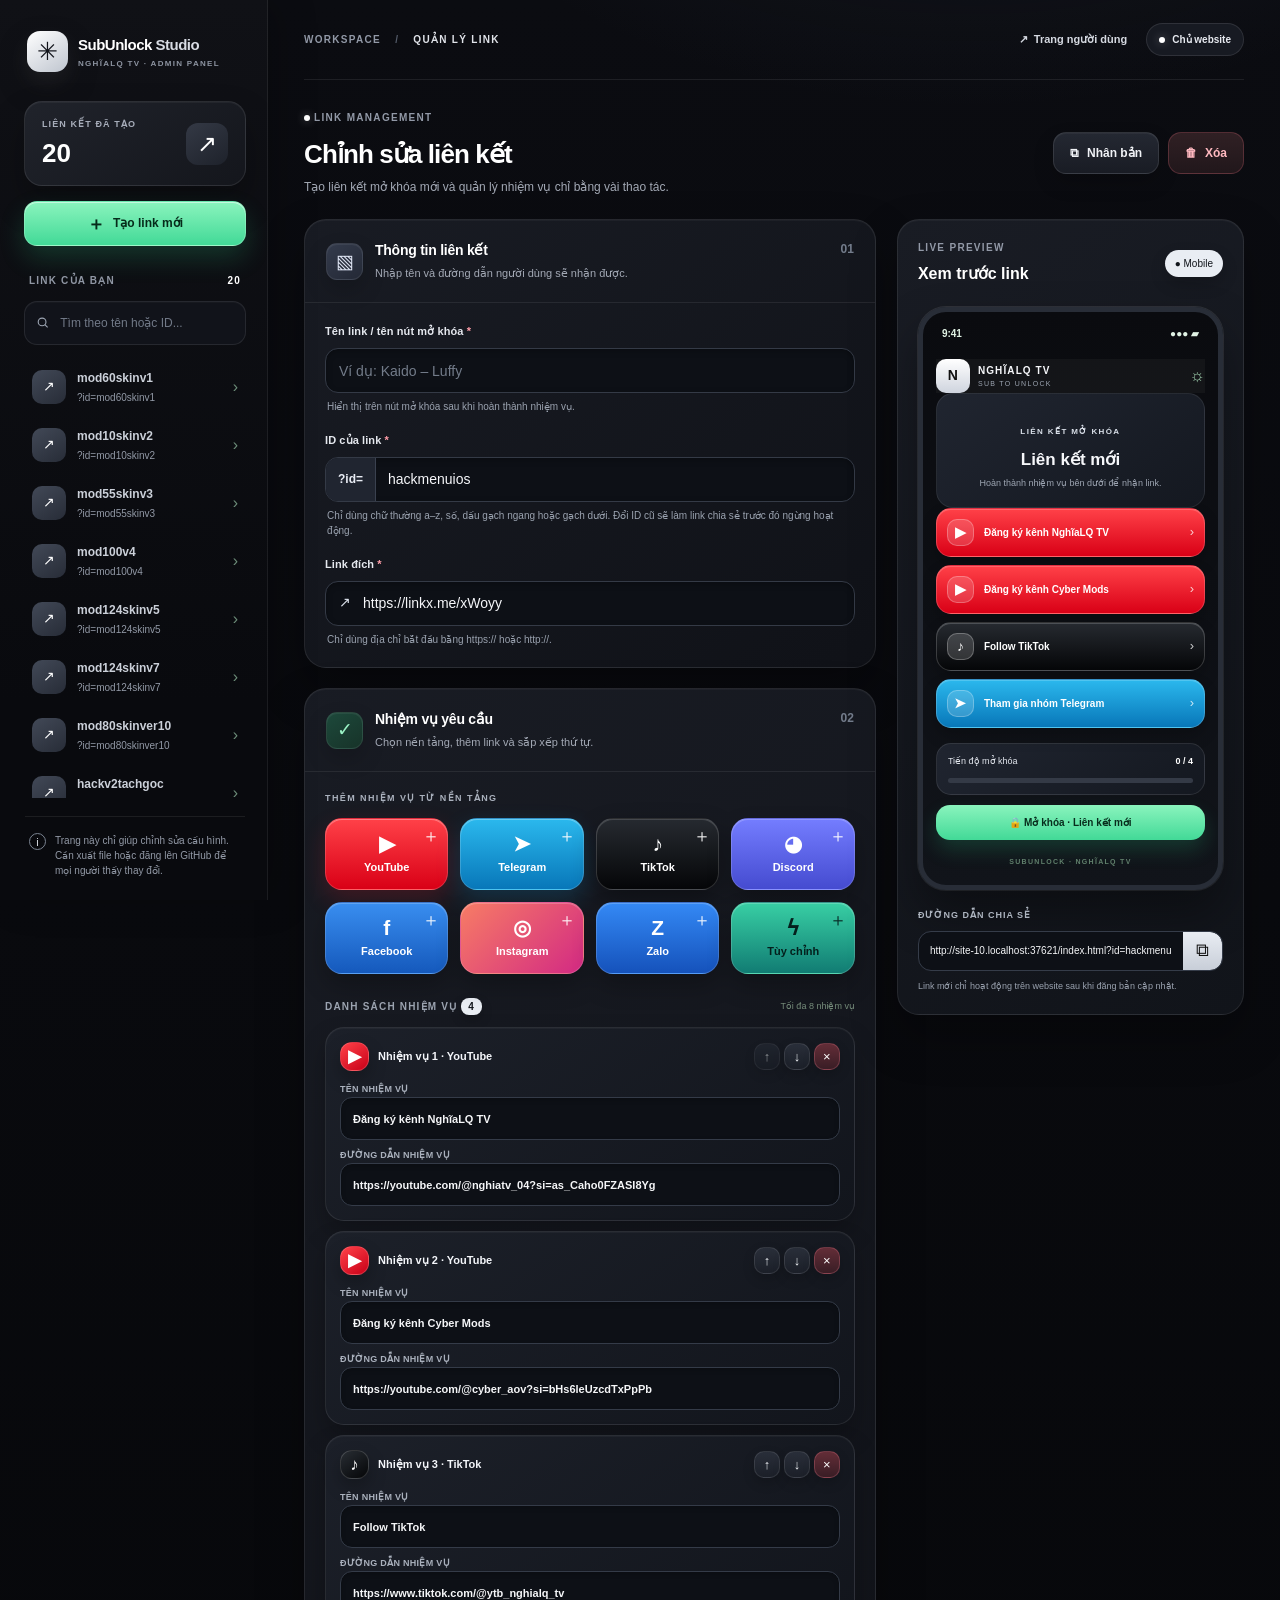
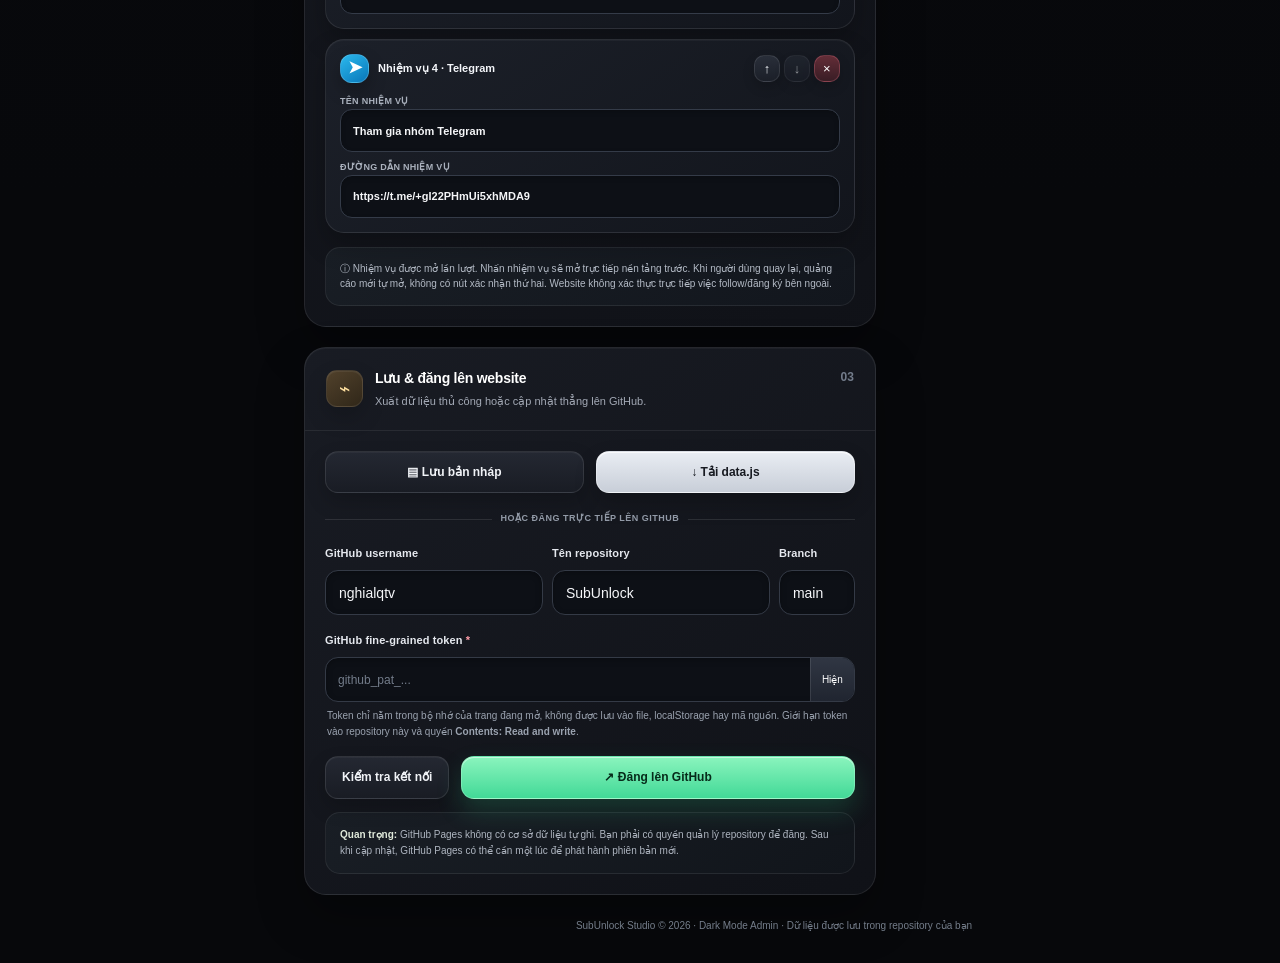
==== commit 3d1700cf: "Add files via upload" ====
--- a/admin.html
+++ b/admin.html
@@ -3,11 +3,11 @@
 <head>
   <meta charset="utf-8">
   <meta name="viewport" content="width=device-width, initial-scale=1, viewport-fit=cover">
-  <meta name="theme-color" content="#090f0d">
+  <meta name="theme-color" content="#090a0e">
   <meta name="description" content="SubUnlock Studio – quản lý link và nhiệm vụ cho NghĩaLQ TV">
   <meta name="referrer" content="strict-origin-when-cross-origin">
   <title>Quản trị liên kết · SubUnlock Studio</title>
-  <link rel="stylesheet" href="admin.css?v=20261116-mono3">
+  <link rel="stylesheet" href="admin.css?v=20261116-fullpremium1">
 </head>
 <body>
   <div class="backglow" aria-hidden="true"></div>
@@ -100,7 +100,7 @@
       <footer class="workspace-footer">SubUnlock Studio © 2026 · Dark Mode Admin · Dữ liệu được lưu trong repository của bạn</footer>
     </main>
   </div>
-  <script src="data.js?v=20261116-admin1"></script>
-  <script src="admin.js?v=20261116-1"></script>
+  <script src="data.js?v=20261116-fullpremium1"></script>
+  <script src="admin.js?v=20261116-fullpremium1"></script>
 </body>
 </html>
--- a/admin.css
+++ b/admin.css
@@ -7,99 +7,110 @@
 @media(prefers-reduced-motion:reduce){*{transition:none!important;scroll-behavior:auto!important}}
 
 
-/* ===== Admin Monochrome Professional Theme ===== */
+
+
+/* ===== SUBUNLOCK ADMIN · FULL DARK PREMIUM ===== */
 :root{
-  color-scheme:light;
-  --bg:#f3f4f6;
-  --sidebar:#0c0c0d;
-  --panel:#ffffff;
-  --inner:#f7f7f8;
-  --line:#e5e7eb;
-  --text:#111111;
-  --muted:#666b74;
-  --soft:#8a8f98;
-  --green:#111111;
-  --glow:#111111;
+  color-scheme:dark;
+  --bg:#08090d;--sidebar:#090a0e;--panel:#14161c;--inner:#101218;
+  --line:rgba(255,255,255,.085);--text:#f6f7fa;--muted:#a5aab4;--soft:#777e8a;
+  --green:#79efb5;--glow:#50d99a;
 }
-body{background:linear-gradient(180deg,#f6f7f8,#eef1f4);color:var(--text)}
-.backglow{background:radial-gradient(ellipse 700px 380px at 80% -5%,rgba(0,0,0,.06),transparent 72%)}
-.sidebar{background:linear-gradient(180deg,#0f0f10,#0b0b0c 70%);border-right:1px solid rgba(255,255,255,.08)}
-.brand-icon{background:linear-gradient(180deg,#ffffff,#d8d8d8);color:#111;box-shadow:0 8px 20px rgba(255,255,255,.08),0 10px 24px rgba(0,0,0,.28)}
-.brand-copy strong,.brand-copy em{color:#fff}.brand-copy small{color:#9ea2a9}
-.sidebar-stat{border:1px solid rgba(255,255,255,.08);background:linear-gradient(180deg,#171718,#101011);box-shadow:0 18px 30px rgba(0,0,0,.22)}
-.sidebar-stat small,.link-details small,.sidebar-help{color:#9ea2a9}.sidebar-stat strong,.sidebar-caption span:last-child{color:#fff}.stat-decoration{background:#1f1f20;color:#fff}
-.btn{border-radius:14px;padding:12px 17px;font-weight:800;transition:transform .18s ease, box-shadow .2s ease, background .2s ease, border-color .2s ease}
-.btn:active{transform:translateY(1px) scale(.985)}
-.btn-primary{background:linear-gradient(180deg,#111111,#2a2a2a);color:#fff;border-color:#2e2e31;box-shadow:0 12px 22px rgba(0,0,0,.18)}
-.btn-muted{background:#fff;color:#111;border-color:#d8dde3;box-shadow:0 8px 18px rgba(17,17,17,.06)}
-.btn-soft{background:linear-gradient(180deg,#202020,#353535);color:#fff;border-color:#3d3d40;box-shadow:0 12px 22px rgba(17,17,17,.12)}
-.btn-outline-danger{color:#111;border-color:#d6d9de;background:#fff}
-.search-wrap{border:1px solid rgba(255,255,255,.08);background:#151516;border-radius:14px}.search-wrap svg{stroke:#a0a0a5}.search-wrap input{color:#fff}.search-wrap input::placeholder{color:#7f8085}
-.link-item{color:#d0d2d6;border-radius:14px}.link-item:hover{background:#161719}.link-item.active{border-color:rgba(255,255,255,.10);background:linear-gradient(180deg,#ffffff,#f4f5f7);color:#111;box-shadow:0 10px 24px rgba(0,0,0,.08)}
-.link-bullet{background:#242427;color:#fff}.link-item.active .link-bullet{background:#111;color:#fff}
-.workspace-header{border-bottom:1px solid #e5e7eb}.breadcrumbs strong,.icon-link,.owner-badge{color:#111}.owner-badge{border:1px solid #dfe3e8;background:#fff;box-shadow:0 8px 18px rgba(0,0,0,.05)}.owner-badge i,.eyebrow span{background:#111}
-.content-heading h1,.panel-heading h2,.preview-panel-head h2{color:#0f1115}
-.content-heading p,.panel-heading p,.field small,.publish-note,.task-hint,.share-box small{color:#67707c}
-.notice{border:1px solid #d9dee4;background:#fff;color:#111;box-shadow:0 10px 22px rgba(0,0,0,.05)}.notice.error{background:#fff1f1;border-color:#f1cccc;color:#7b1f1f}.notice.warn{background:#fff8ec;border-color:#ecd8ad;color:#7b5f1f}
-.panel{border:1px solid #e5e7eb;border-radius:24px;background:linear-gradient(180deg,#ffffff,#fbfbfc);box-shadow:0 18px 42px rgba(15,23,42,.06)}
-.panel-heading{border-bottom:1px solid #eceff3;padding:21px 22px}.panel-icon{border-radius:13px;box-shadow:inset 0 1px 0 rgba(255,255,255,.6),0 8px 18px rgba(0,0,0,.06)}
-.panel-icon.purple,.panel-icon.green,.panel-icon.gold{background:#111;color:#fff}
-.step-number{color:#a0a6ad}
-.panel-body{padding:22px}
-.field label,.share-box label{color:#111;font-weight:800}.required{color:#d22}
-.field>input,.field .input-prefix,.field .url-input,.token-row{background:#fafafb;border:1px solid #dde2e8;border-radius:14px;color:#111;box-shadow:inset 0 1px 0 rgba(255,255,255,.8)}
-.field>input:focus,.field .input-prefix:focus-within,.field .url-input:focus-within,.token-row:focus-within{border-color:#111;box-shadow:0 0 0 4px rgba(17,17,17,.06)}
-.field input::placeholder,.input-prefix input::placeholder,.url-input input::placeholder,.token-row input::placeholder{color:#949aa3}
-.input-prefix>span{border-right:1px solid #e2e6eb;background:#f0f2f5;color:#111}.input-symbol{color:#111}.input-prefix input,.url-input input,.token-row input{color:#111}
-.task-select-title,.tasks-subheader{color:#767d87}
-.platform-grid{gap:12px}.platform{min-height:70px;border-radius:16px;border:1px solid #eceef1;box-shadow:0 10px 24px rgba(15,23,42,.05);transition:transform .18s ease, box-shadow .2s ease, border-color .2s ease}.platform:active{transform:translateY(1px) scale(.985)}
-.platform:hover{transform:translateY(-2px);box-shadow:0 16px 28px rgba(15,23,42,.09)}
-.platform.youtube{background:linear-gradient(180deg,#111,#2c2c2c)}.platform.telegram{background:linear-gradient(180deg,#60646b,#1f232b)}.platform.tiktok{background:linear-gradient(180deg,#151515,#000)}.platform.discord{background:linear-gradient(180deg,#4a4f58,#242831)}.platform.facebook{background:linear-gradient(180deg,#5a5f69,#242932)}.platform.instagram{background:linear-gradient(180deg,#6a6e77,#2a2e35)}.platform.zalo{background:linear-gradient(180deg,#5f636c,#242933)}.platform.custom{background:linear-gradient(180deg,#4e4e52,#1e1e21)}
-.task-card{background:#fafafb;border:1px solid #e5e7eb;border-radius:18px;box-shadow:0 10px 22px rgba(15,23,42,.05)}
-.task-card-head,.task-card-foot{border-color:#eceff3}
-.task-platform-badge{background:#111;color:#fff}
-.mini-btn{border-radius:12px;border:1px solid #dde2e8;background:#fff;color:#111}
-.save-actions,.github-actions{gap:12px}
-.publish-divider{color:#8b929b}.publish-divider::before,.publish-divider::after{background:#e5e7eb}
-.show-token{background:#111;color:#fff;border-left:1px solid #2d2e32}
-.publish-note{background:#f8f9fb;border:1px solid #e5e7eb;border-radius:16px;color:#555f6c}
-.preview-panel-head{padding:20px 22px 0}.view-pill{background:#111;color:#fff;border:none;box-shadow:0 8px 18px rgba(0,0,0,.08)}
-.phone-frame{border:1px solid #dde2e8;background:linear-gradient(180deg,#121212,#050505);box-shadow:0 22px 44px rgba(0,0,0,.18)}
-.preview-head{background:rgba(255,255,255,.04);border-color:rgba(255,255,255,.06)}.preview-brandmark{background:#fff;color:#111}.preview-hero,.preview-progress,.preview-unlock,.share-box div{border-radius:18px}
-.preview-hero,.preview-progress{background:rgba(255,255,255,.06);border-color:rgba(255,255,255,.08)}.preview-track{background:rgba(255,255,255,.1)}.preview-track div{background:linear-gradient(90deg,#ffffff,#bfbfbf)}.preview-unlock{background:linear-gradient(180deg,#ffffff,#d9d9d9);color:#111}
-.share-box div{border:1px solid #dde2e8;background:#fafafb}.share-box input{color:#111}.share-box button{background:#111;color:#fff}
-.workspace-footer{color:#8d949d}
+html{background:#08090d;min-width:320px}
+body{background:radial-gradient(ellipse 850px 520px at 76% -10%,rgba(67,88,120,.16),transparent 70%),linear-gradient(180deg,#0b0c11,#07080b 70%);color:#f6f7fa}
+.backglow{background:radial-gradient(ellipse 780px 460px at 80% -5%,rgba(100,125,165,.12),transparent 72%)}
+.sidebar{background:linear-gradient(180deg,#101116,#090a0e 78%);border-right:1px solid rgba(255,255,255,.075);box-shadow:12px 0 36px rgba(0,0,0,.18)}
+.brand-icon{background:linear-gradient(145deg,#fff,#bfc5cf);color:#11131a;box-shadow:0 10px 24px rgba(255,255,255,.08),0 14px 30px rgba(0,0,0,.3)}
+.brand-copy strong{color:#fff}.brand-copy em{color:#d8dce4}.brand-copy small{color:#8d94a1}
+.sidebar-stat{border:1px solid rgba(255,255,255,.09);border-radius:18px;background:linear-gradient(145deg,#20232b,#14161c);box-shadow:0 18px 34px rgba(0,0,0,.26),inset 0 1px 0 rgba(255,255,255,.045)}
+.sidebar-stat small{color:#a7adba}.sidebar-stat strong{color:#fff}.stat-decoration{background:linear-gradient(145deg,#343945,#1e222b);color:#fff}
+.sidebar-caption,.tasks-subheader{color:#9097a4}.sidebar-caption span:last-child{color:#fff}
+.search-wrap{background:#11131a;border:1px solid rgba(255,255,255,.09);border-radius:13px;box-shadow:inset 0 1px 0 rgba(255,255,255,.025)}
+.search-wrap svg{stroke:#9da5b3}.search-wrap input{color:#f4f5f8}.search-wrap input::placeholder{color:#717987}
+.link-list{scrollbar-color:#3b414d transparent}
+.link-item{color:#cbd0d9;border-radius:13px;transition:background .2s,border-color .2s,transform .18s}
+.link-item:hover{background:#1a1d25;transform:translateX(2px)}
+.link-item.active{background:linear-gradient(145deg,#252a35,#191c24);border-color:rgba(255,255,255,.12);color:#fff;box-shadow:0 10px 22px rgba(0,0,0,.2),inset 0 1px 0 rgba(255,255,255,.045)}
+.link-bullet,.link-item.active .link-bullet{background:linear-gradient(145deg,#424957,#272c37);color:#fff}
+.link-details small,.sidebar-help{color:#9299a6}.sidebar-help{border-color:rgba(255,255,255,.08)}.help-icon{border-color:#7b8492;color:#d7dbe2}
+.workspace{background:transparent}
+.workspace-header{border-color:rgba(255,255,255,.08)}
+.breadcrumbs,.eyebrow{color:#9299a7}.breadcrumbs span{color:#555d6b}.breadcrumbs strong{color:#e0e3e9}
+.icon-link{color:#d5d9e1}.icon-link:hover{color:#fff}.owner-badge{background:#171a22;border:1px solid rgba(255,255,255,.1);color:#e7eaf0}.owner-badge i,.eyebrow span{background:#fff;box-shadow:0 0 10px rgba(255,255,255,.35)}
+.content-heading h1,.panel-heading h2,.preview-panel-head h2{color:#fff}.content-heading p,.panel-heading p{color:#a3a9b5}
+.btn{border-radius:13px;font-weight:850;transition:transform .18s ease,box-shadow .2s ease,filter .2s ease,border-color .2s ease}
+.btn:active{transform:translateY(2px) scale(.985)}
+.btn-primary{background:linear-gradient(180deg,#8af4bd,#42d997);color:#062b1a;border:1px solid rgba(205,255,226,.28);box-shadow:0 12px 26px rgba(47,207,135,.2),inset 0 1px 0 rgba(255,255,255,.5)}
+.btn-primary:hover{filter:brightness(1.06);box-shadow:0 16px 30px rgba(47,207,135,.27),inset 0 1px 0 rgba(255,255,255,.55)}
+.btn-muted{background:linear-gradient(180deg,#242832,#191c24);color:#f1f3f7;border:1px solid rgba(255,255,255,.1);box-shadow:0 9px 20px rgba(0,0,0,.18),inset 0 1px 0 rgba(255,255,255,.04)}
+.btn-muted:hover{background:linear-gradient(180deg,#303541,#20242e);border-color:rgba(255,255,255,.17)}
+.btn-soft{background:linear-gradient(180deg,#e9edf3,#c8ced8);color:#171a21;border:1px solid rgba(255,255,255,.32);box-shadow:0 10px 22px rgba(0,0,0,.2),inset 0 1px 0 rgba(255,255,255,.75)}
+.btn-outline-danger{background:linear-gradient(180deg,#302024,#21171b);color:#ffb9c0;border:1px solid rgba(255,120,138,.22)}
+.notice{background:#17251f;border:1px solid rgba(121,239,181,.2);color:#c8f7df;border-radius:13px;box-shadow:0 12px 24px rgba(0,0,0,.16)}
+.notice.error{background:#2b171b;border-color:rgba(255,120,138,.28);color:#ffc4cb}.notice.warn{background:#2a2417;border-color:rgba(255,205,111,.25);color:#f7dfa8}
+.panel{border:1px solid rgba(255,255,255,.085);border-radius:22px;background:linear-gradient(145deg,rgba(25,28,36,.98),rgba(16,18,24,.98));box-shadow:0 22px 48px rgba(0,0,0,.28),inset 0 1px 0 rgba(255,255,255,.035)}
+.panel-heading{border-color:rgba(255,255,255,.075);padding:20px 21px}
+.panel-icon{border:1px solid rgba(255,255,255,.08);box-shadow:0 10px 22px rgba(0,0,0,.18),inset 0 1px 0 rgba(255,255,255,.06)}
+.panel-icon.purple{background:linear-gradient(145deg,#343b4c,#242936);color:#e0e6f5}.panel-icon.green{background:linear-gradient(145deg,#1d493b,#173329);color:#9bf4c6}.panel-icon.gold{background:linear-gradient(145deg,#51412b,#302719);color:#ffe0a0}
+.step-number{color:#737c8b}
+.field label,.share-box label{color:#e5e8ee}.required{color:#ff9da8}
+.field>input,.field .input-prefix,.field .url-input,.token-row{background:#0d1016;border:1px solid #343a46;border-radius:13px;color:#f6f7fa;box-shadow:inset 0 2px 6px rgba(0,0,0,.24);transition:border-color .2s,box-shadow .2s}
+.field>input:focus,.field .input-prefix:focus-within,.field .url-input:focus-within,.token-row:focus-within{border-color:#8a96a9;box-shadow:0 0 0 3px rgba(190,202,220,.09),inset 0 2px 6px rgba(0,0,0,.2)}
+.field input::placeholder,.input-prefix input::placeholder,.url-input input::placeholder,.token-row input::placeholder{color:#737c8a}
+.input-prefix>span{background:#202530;border-color:#3a414f;color:#e9edf5}.input-symbol{color:#dce2ec}.input-prefix input,.url-input input,.token-row input{color:#f6f7fa}
+.field small,.publish-note,.task-hint,.share-box small{color:#9aa2af}
+.task-select-title{color:#aab1bd}
+.platform-grid{gap:12px}
+.platform{min-height:72px;border-radius:17px;border:1px solid rgba(255,255,255,.16);box-shadow:0 12px 24px rgba(0,0,0,.24),inset 0 1px 0 rgba(255,255,255,.2);font-size:11px;transition:transform .18s ease,box-shadow .2s ease,filter .2s ease}
+.platform:hover{transform:translateY(-3px);filter:brightness(1.08);box-shadow:0 18px 30px rgba(0,0,0,.3),inset 0 1px 0 rgba(255,255,255,.25)}
+.platform:active{transform:translateY(2px) scale(.98);box-shadow:0 7px 14px rgba(0,0,0,.2),inset 0 2px 5px rgba(0,0,0,.2)}
+.platform.youtube{background:linear-gradient(180deg,#ff4148,#d90016);box-shadow:0 10px 24px rgba(232,24,42,.2),inset 0 1px 0 rgba(255,255,255,.3)}
+.platform.telegram{background:linear-gradient(180deg,#2bb8ed,#0877b9);box-shadow:0 10px 24px rgba(20,151,215,.2),inset 0 1px 0 rgba(255,255,255,.28)}
+.platform.tiktok{background:linear-gradient(180deg,#262a30,#050608);box-shadow:0 10px 24px rgba(0,0,0,.32),inset 0 1px 0 rgba(255,255,255,.14)}
+.platform.discord{background:linear-gradient(180deg,#747dff,#454bd0)}
+.platform.facebook{background:linear-gradient(180deg,#398ef0,#1559bc)}
+.platform.instagram{background:linear-gradient(135deg,#f77c65,#d32a83)}
+.platform.zalo{background:linear-gradient(180deg,#3489f5,#1552bb)}
+.platform.custom{background:linear-gradient(180deg,#38cfa4,#117c73);color:#041f1c}
+.platform b{font-size:18px;opacity:.9}
+.tasks-subheader{color:#9da5b2}.tasks-subheader strong{background:#e9edf3;color:#11151b;border-radius:8px;box-shadow:0 5px 12px rgba(0,0,0,.18)}
+.task-editor{background:linear-gradient(145deg,#1c2029,#12151c);border:1px solid rgba(255,255,255,.09);border-radius:19px;padding:14px;box-shadow:0 13px 26px rgba(0,0,0,.22),inset 0 1px 0 rgba(255,255,255,.035)}
+.task-editor-head{border-color:rgba(255,255,255,.08)}.task-editor-head strong{color:#f4f6fa}
+.task-icon-sm{border:1px solid rgba(255,255,255,.16);color:#fff!important;border-radius:12px;box-shadow:0 8px 17px rgba(0,0,0,.25)}
+.task-icon-sm.youtube{background:linear-gradient(145deg,#ff4148,#c80018)!important}.task-icon-sm.telegram{background:linear-gradient(145deg,#2bb8ed,#0877b9)!important}.task-icon-sm.tiktok{background:linear-gradient(145deg,#282d33,#050608)!important}.task-icon-sm.discord{background:linear-gradient(145deg,#747dff,#454bd0)!important}.task-icon-sm.facebook{background:linear-gradient(145deg,#398ef0,#1559bc)!important}.task-icon-sm.instagram{background:linear-gradient(135deg,#f77c65,#d32a83)!important}.task-icon-sm.zalo{background:linear-gradient(145deg,#3489f5,#1552bb)!important}.task-icon-sm.custom{background:linear-gradient(145deg,#38cfa4,#117c73)!important}
+.small-action{background:linear-gradient(180deg,#292e39,#1b1f28);border:1px solid rgba(255,255,255,.1);color:#f4f6fa;border-radius:10px;box-shadow:0 5px 12px rgba(0,0,0,.18)}
+.small-action:hover{background:#353b48;border-color:rgba(255,255,255,.2)}.small-action.delete{background:linear-gradient(180deg,#632d37,#391d25);border-color:rgba(255,130,150,.25);color:#fff}
+.task-fields label{color:#aab1bd}.task-fields input,.task-fields select{border:1px solid #343b48;background:#0d1016;color:#f5f6f8;border-radius:12px;height:43px;padding:0 12px;box-shadow:inset 0 2px 5px rgba(0,0,0,.2)}
+.task-fields input:focus,.task-fields select:focus{outline:0;border-color:#a3adbc;box-shadow:0 0 0 3px rgba(190,202,220,.08)}
+.task-hint{border:1px solid rgba(255,255,255,.08);border-radius:15px;background:linear-gradient(145deg,#191e25,#12161d);padding:13px 14px;color:#b4bbc6}
+.save-actions,.github-actions{gap:12px}.publish-divider{color:#929aa7}.publish-divider::before,.publish-divider::after{background:rgba(255,255,255,.1)}
+.show-token{background:linear-gradient(180deg,#303643,#202530);color:#fff;border-left:1px solid rgba(255,255,255,.1)}
+.publish-note{background:linear-gradient(145deg,#191e25,#11151b);border:1px solid rgba(255,255,255,.08);border-radius:15px;color:#aeb5c0;padding:14px}
+.preview-panel{background:linear-gradient(145deg,#191c24,#11141a)}
+.preview-panel-head h2{color:#fff}.view-pill{background:#e9edf3;color:#11151b;border:none;box-shadow:0 7px 16px rgba(0,0,0,.18)}
+.phone-frame{border:5px solid #282d37;background:linear-gradient(180deg,#0a0b0f,#11141a);box-shadow:0 24px 46px rgba(0,0,0,.36),0 0 0 1px rgba(255,255,255,.1)}
+.preview-head{background:rgba(255,255,255,.035);border-color:rgba(255,255,255,.08)}.preview-brandmark{background:linear-gradient(180deg,#fff,#cfd4de);color:#111}
+.preview-hero{background:linear-gradient(145deg,#202530,#141820);border:1px solid rgba(255,255,255,.08);border-radius:17px}.preview-hero span{color:#d9dfe8}.preview-hero p,.preview-head small{color:#9da5b2}
+.preview-task{border:1px solid rgba(255,255,255,.18);border-radius:15px;box-shadow:0 8px 16px rgba(0,0,0,.22),inset 0 1px 0 rgba(255,255,255,.18)}
+.preview-task-lock{background:rgba(255,255,255,.16)!important;color:#fff!important;border:1px solid rgba(255,255,255,.25);border-radius:10px}
+.preview-task .preview-task-name{color:#fff}.preview-task .preview-chevron{color:rgba(255,255,255,.8)}
+.preview-youtube{background:linear-gradient(180deg,#ff4148,#d90016)}.preview-telegram{background:linear-gradient(180deg,#2bb8ed,#0877b9)}.preview-tiktok{background:linear-gradient(180deg,#262a30,#050608)}.preview-discord{background:linear-gradient(180deg,#747dff,#454bd0)}.preview-facebook{background:linear-gradient(180deg,#398ef0,#1559bc)}.preview-instagram{background:linear-gradient(135deg,#f77c65,#d32a83)}.preview-zalo{background:linear-gradient(180deg,#3489f5,#1552bb)}.preview-custom{background:linear-gradient(180deg,#38cfa4,#117c73)}
+.preview-progress{border:1px solid rgba(255,255,255,.1);background:linear-gradient(145deg,#202530,#141820);border-radius:15px}.preview-progress-row{color:#e4e8ef}.preview-progress-row strong{color:#fff}.preview-track{background:#343a46}.preview-track>div{background:linear-gradient(90deg,#fff,#aeb7c5)}
+.preview-unlock{background:linear-gradient(180deg,#8af4bd,#42d997);color:#082d1d;border-radius:14px;box-shadow:0 10px 20px rgba(45,201,133,.2)}
+.share-box label{color:#aeb5c0}.share-box div{border:1px solid #353c49;background:#0d1016;border-radius:13px}.share-box input{color:#f5f6f8}.share-box button{background:linear-gradient(180deg,#e9edf3,#c8ced8);color:#111;border-radius:0 12px 12px 0}
+.workspace-footer{color:#747d8a}
+input,button,select{font-family:inherit}
 @media(max-width:1080px){.workspace{padding:0 18px 18px}}
-
-/* Monochrome editor detail cards and phone preview */
-.tasks-subheader strong{background:#111;color:#fff;border-radius:7px;padding:4px 8px}
-.task-editor{background:linear-gradient(180deg,#fff,#f8f9fa);border:1px solid #e1e4e8;border-radius:18px;padding:14px;box-shadow:0 8px 20px rgba(15,23,42,.045)}
-.task-editor-head{padding-bottom:10px;border-bottom:1px solid #eceef1;margin-bottom:12px}
-.task-editor-head strong{color:#151515}
-.task-icon-sm{background:#111!important;color:#fff!important;border-radius:10px;box-shadow:0 6px 12px rgba(0,0,0,.1)}
-.small-action{border:1px solid #d9dde2;color:#111;background:#fff;border-radius:9px;box-shadow:0 3px 8px rgba(0,0,0,.04)}
-.small-action:hover{background:#f0f1f3;border-color:#b9bec5}
-.small-action.delete{color:#fff;background:#222;border-color:#222}
-.task-fields label{color:#666d77}
-.task-fields input,.task-fields select{border:1px solid #dfe3e8;background:#fff;color:#151515;border-radius:11px;height:41px;padding:0 11px;box-shadow:inset 0 1px 0 rgba(255,255,255,.8)}
-.task-fields input:focus{border-color:#111;box-shadow:0 0 0 3px rgba(17,17,17,.06)}
-.task-hint{border:1px solid #e3e6ea;border-radius:14px;background:#f7f8f9;padding:13px 14px;color:#626a74}
-.preview-panel{background:linear-gradient(180deg,#fff,#fafafa)}
-.phone-frame{border:5px solid #242424;background:linear-gradient(180deg,#171717,#050505);box-shadow:0 22px 42px rgba(0,0,0,.2),0 0 0 1px #555}
-.preview-hero{background:linear-gradient(180deg,rgba(255,255,255,.08),rgba(255,255,255,.025));border:1px solid rgba(255,255,255,.08);border-radius:17px}
-.preview-hero span{color:#d7d7d7}
-.preview-hero p,.preview-head small{color:#aaa}
-.preview-task{border:1px solid rgba(255,255,255,.12);background:linear-gradient(180deg,#252525,#191919);border-radius:13px}
-.preview-task-lock{background:#fff!important;color:#111!important;border-radius:9px}
-.preview-task .preview-task-name{color:#f2f2f2}
-.preview-task .preview-chevron{color:#aaa}
-.preview-progress{border:1px solid rgba(255,255,255,.12);background:linear-gradient(180deg,#222,#171717);border-radius:14px}
-.preview-progress-row{color:#ddd}.preview-progress-row strong{color:#fff}
-.preview-track{background:#3a3a3a}.preview-track>div{background:linear-gradient(90deg,#fff,#aaa)}
-.preview-foot{color:#858585}
 @media(max-width:750px){
-  .task-editor{padding:12px;border-radius:16px}
-  .task-fields input,.task-fields select{height:42px}
-  .link-item.active{background:linear-gradient(180deg,#fff,#ededed);color:#111}
-  .link-item.active .link-bullet{background:#111;color:#fff}
+  .admin-shell{grid-template-columns:1fr}
+  .sidebar{position:relative;top:auto;height:auto;min-height:0;padding:16px 15px 14px;border-right:0;border-bottom:1px solid rgba(255,255,255,.08)}
+  .sidebar-header{padding:0 4px 13px}.sidebar-stat{padding:11px 13px;margin-bottom:10px}.sidebar-stat strong{font-size:22px}
+  .sidebar-new{margin-bottom:14px}.sidebar-help{margin-top:12px;padding-top:12px}
+  .workspace{padding:0 13px 16px}.workspace-header{height:62px}.content-heading{padding:21px 0 17px;align-items:flex-start;flex-direction:column}
+  .editor-columns{grid-template-columns:1fr;gap:16px}.editor-main,.editor-aside{gap:16px}.panel{border-radius:19px}.panel-heading{padding:16px}.panel-body{padding:16px}
+  .platform-grid{grid-template-columns:repeat(2,minmax(0,1fr));gap:10px}.platform{min-height:62px;flex-direction:row;gap:9px;font-size:12px}.platform b{top:50%;right:12px;transform:translateY(-50%)}
+  .github-fields{grid-template-columns:repeat(2,minmax(0,1fr))}.github-fields .field:last-child{grid-column:1/-1}
+  .preview-panel{max-width:100%}.phone-frame{max-width:360px;margin:15px auto}.workspace-footer{padding-bottom:calc(12px + env(safe-area-inset-bottom))}
 }
+@media(max-width:385px){.platform-grid{grid-template-columns:repeat(2,minmax(0,1fr))}.platform{min-height:54px;font-size:11px}.save-actions .btn{font-size:11px;padding:11px 8px}.breadcrumbs{font-size:9px;letter-spacing:.7px}.owner-badge{font-size:9px}.content-heading h1{font-size:21px}.content-heading p{font-size:10px}.panel-heading p{font-size:10px}.panel-heading h2{font-size:12px}.link-list{max-height:148px}}
+@media(prefers-reduced-motion:reduce){*,*::before,*::after{transition:none!important;animation:none!important;scroll-behavior:auto!important}}
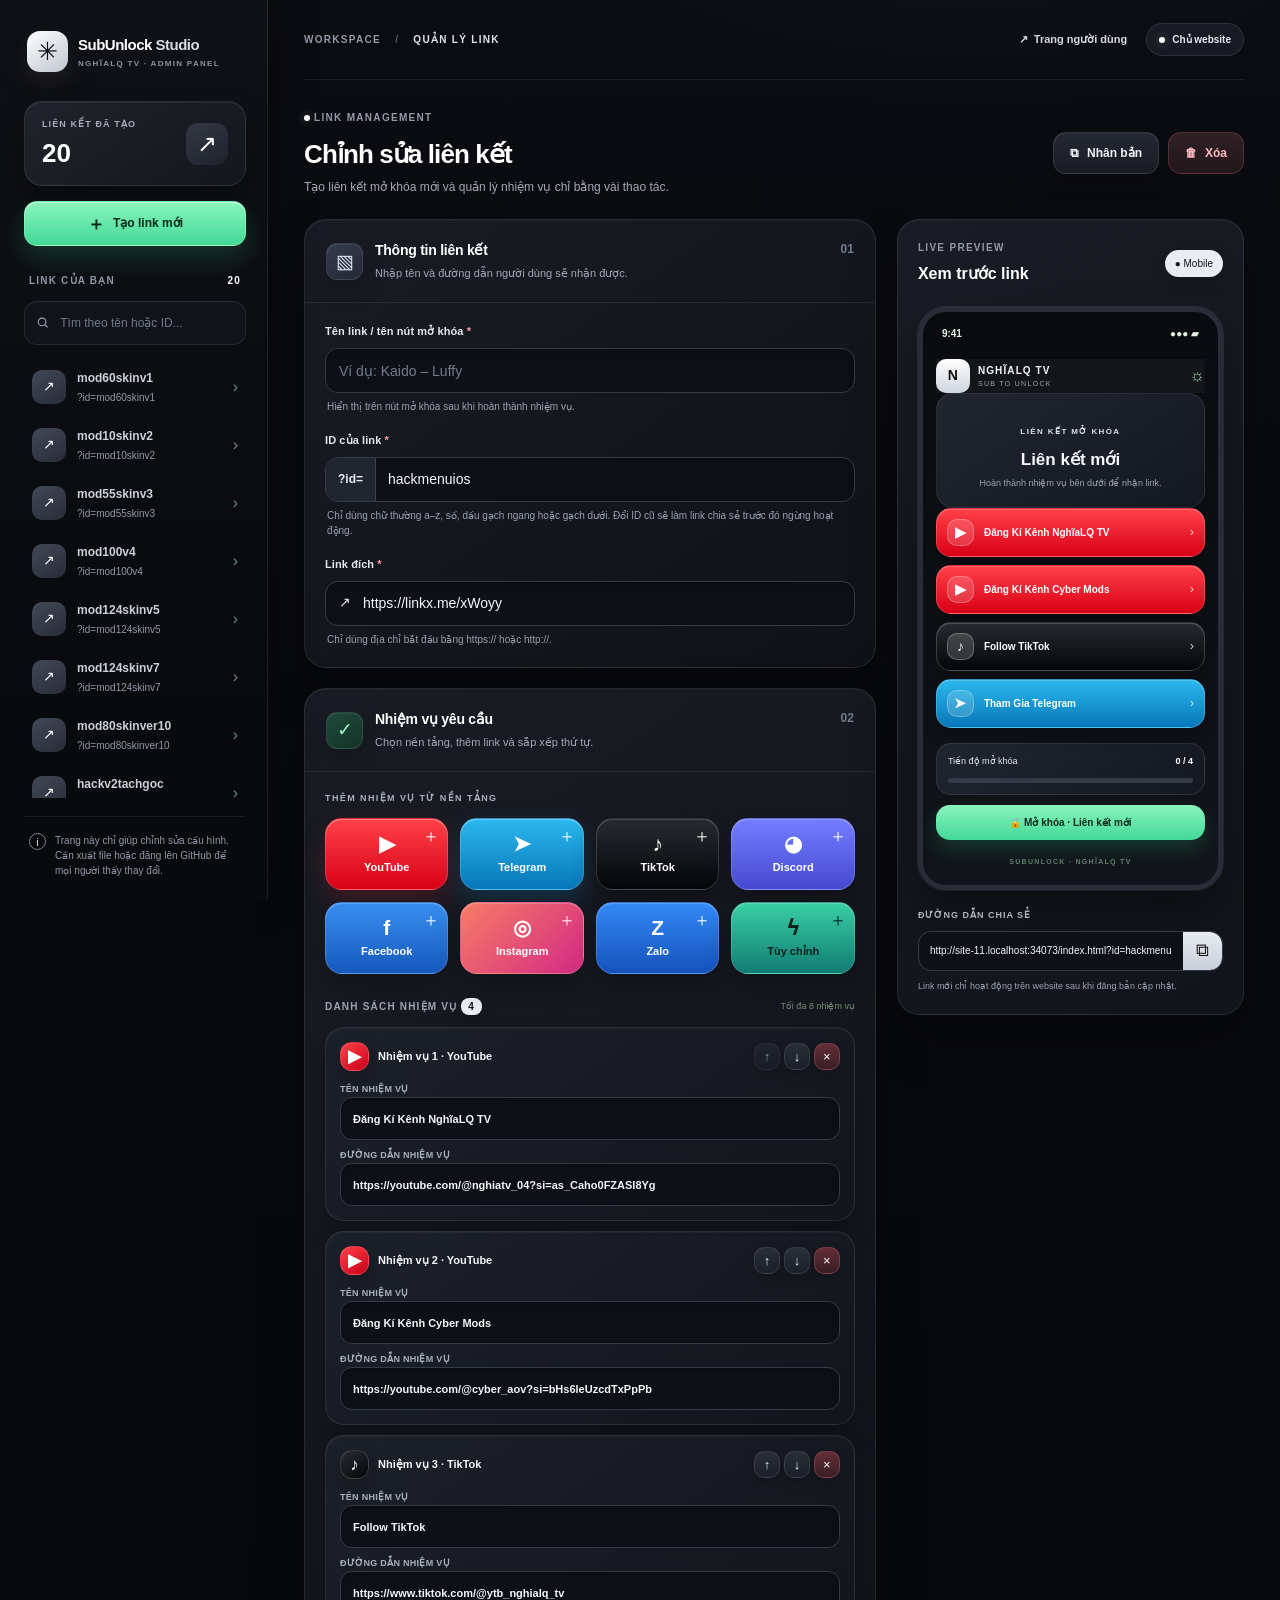
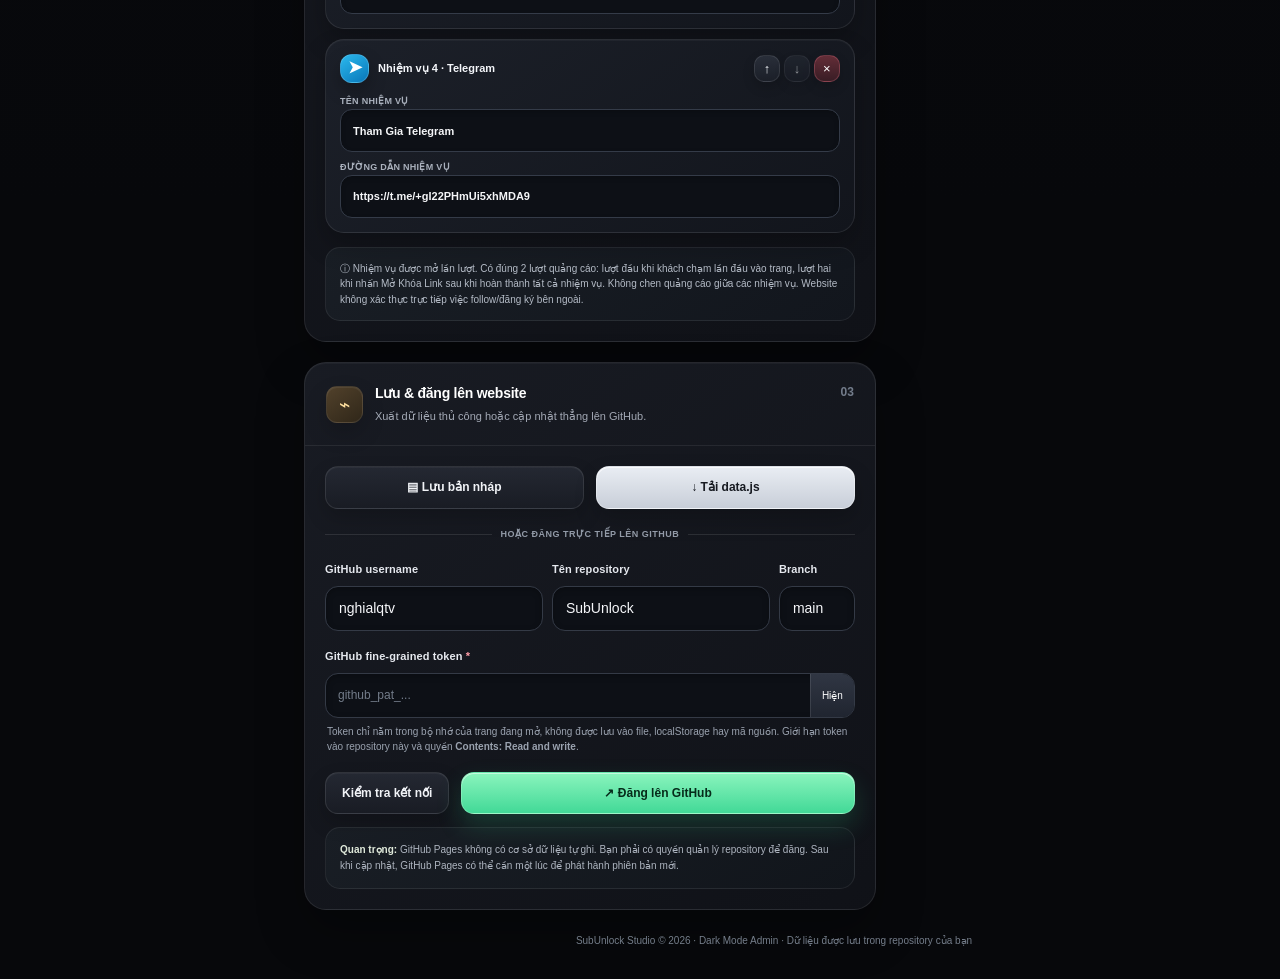
==== commit e644330e: "Add files via upload" ====
--- a/admin.html
+++ b/admin.html
@@ -64,7 +64,7 @@
               </div>
               <div class="tasks-subheader"><span>DANH SÁCH NHIỆM VỤ <strong id="taskCount">0</strong></span><small>Tối đa 8 nhiệm vụ</small></div>
               <div class="editor-task-list" id="taskEditorList"></div>
-              <div class="task-hint">ⓘ Nhiệm vụ được mở lần lượt. Nhấn nhiệm vụ sẽ mở trực tiếp nền tảng trước. Khi người dùng quay lại, quảng cáo mới tự mở, không có nút xác nhận thứ hai. Website không xác thực trực tiếp việc follow/đăng ký bên ngoài.</div>
+              <div class="task-hint">ⓘ Nhiệm vụ được mở lần lượt. Có đúng 2 lượt quảng cáo: lượt đầu khi khách chạm lần đầu vào trang, lượt hai khi nhấn Mở Khóa Link sau khi hoàn thành tất cả nhiệm vụ. Không chen quảng cáo giữa các nhiệm vụ. Website không xác thực trực tiếp việc follow/đăng ký bên ngoài.</div>
             </div>
           </section>
 
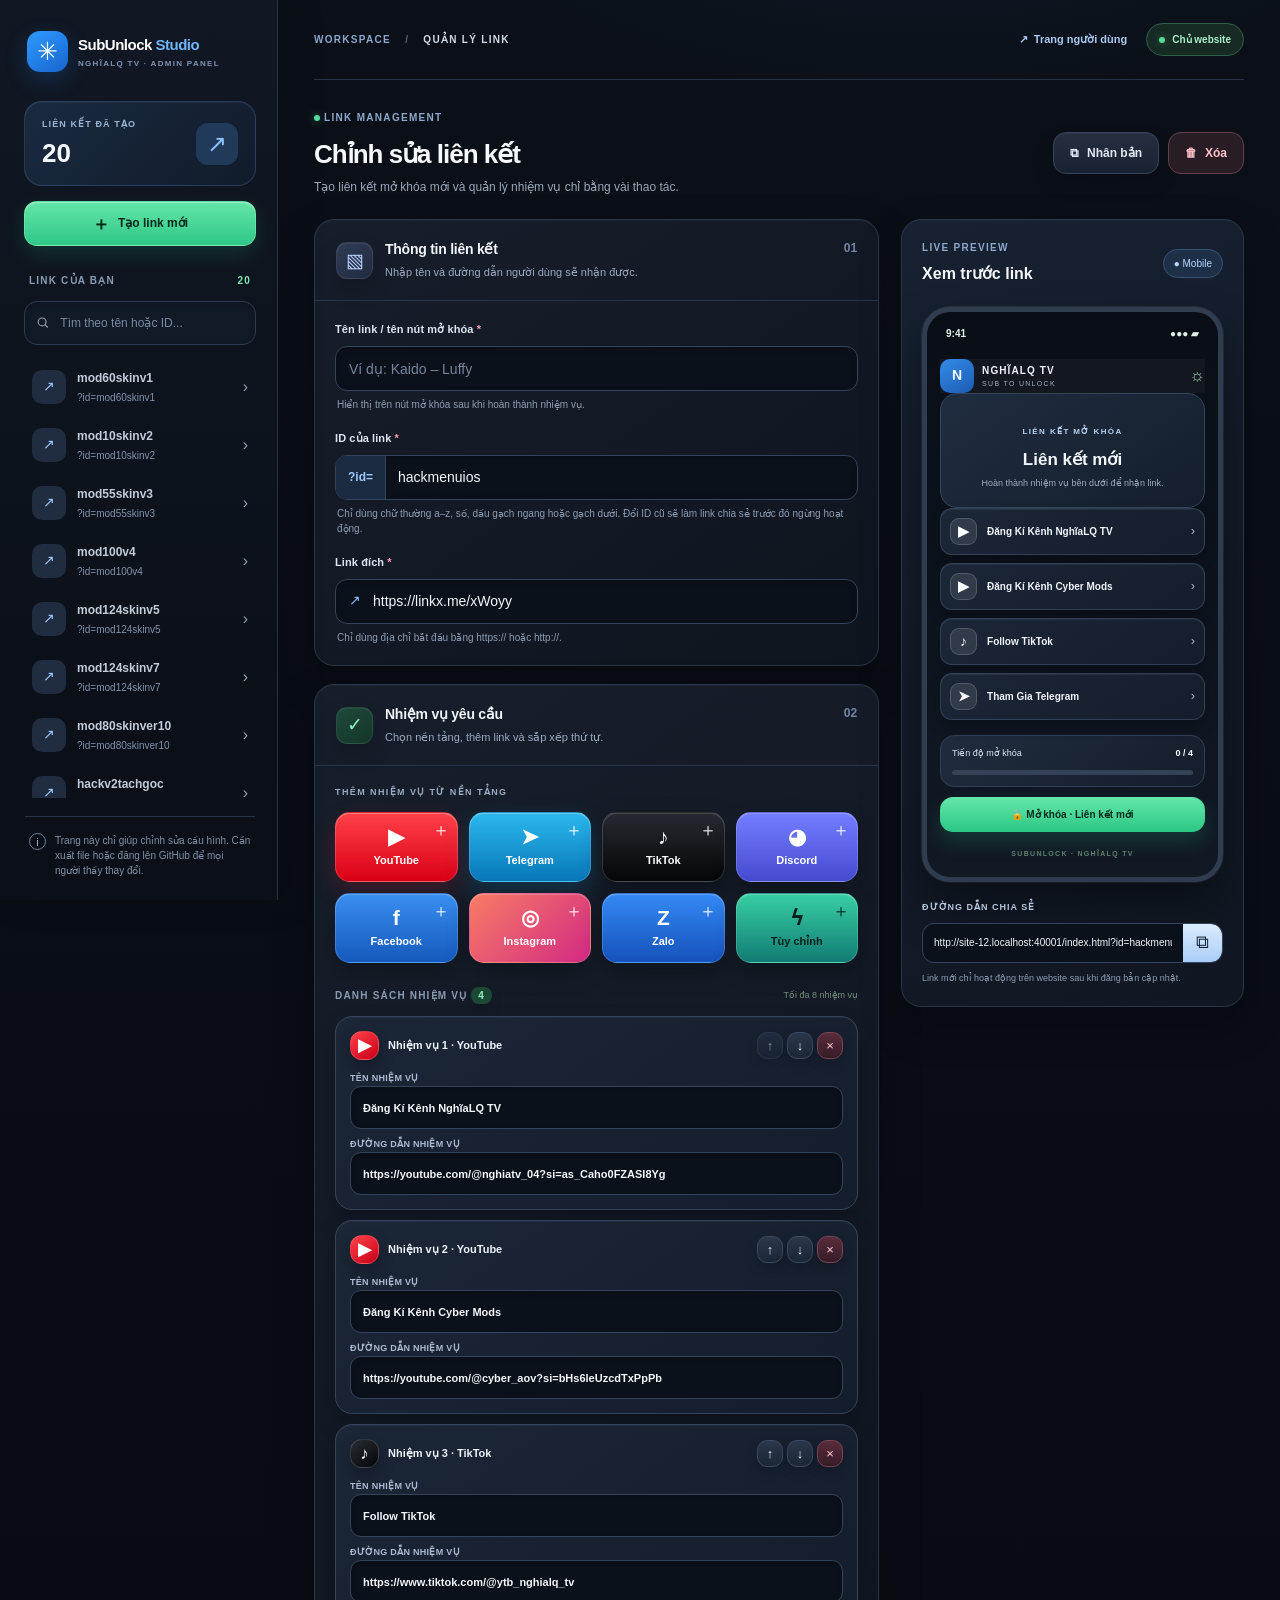
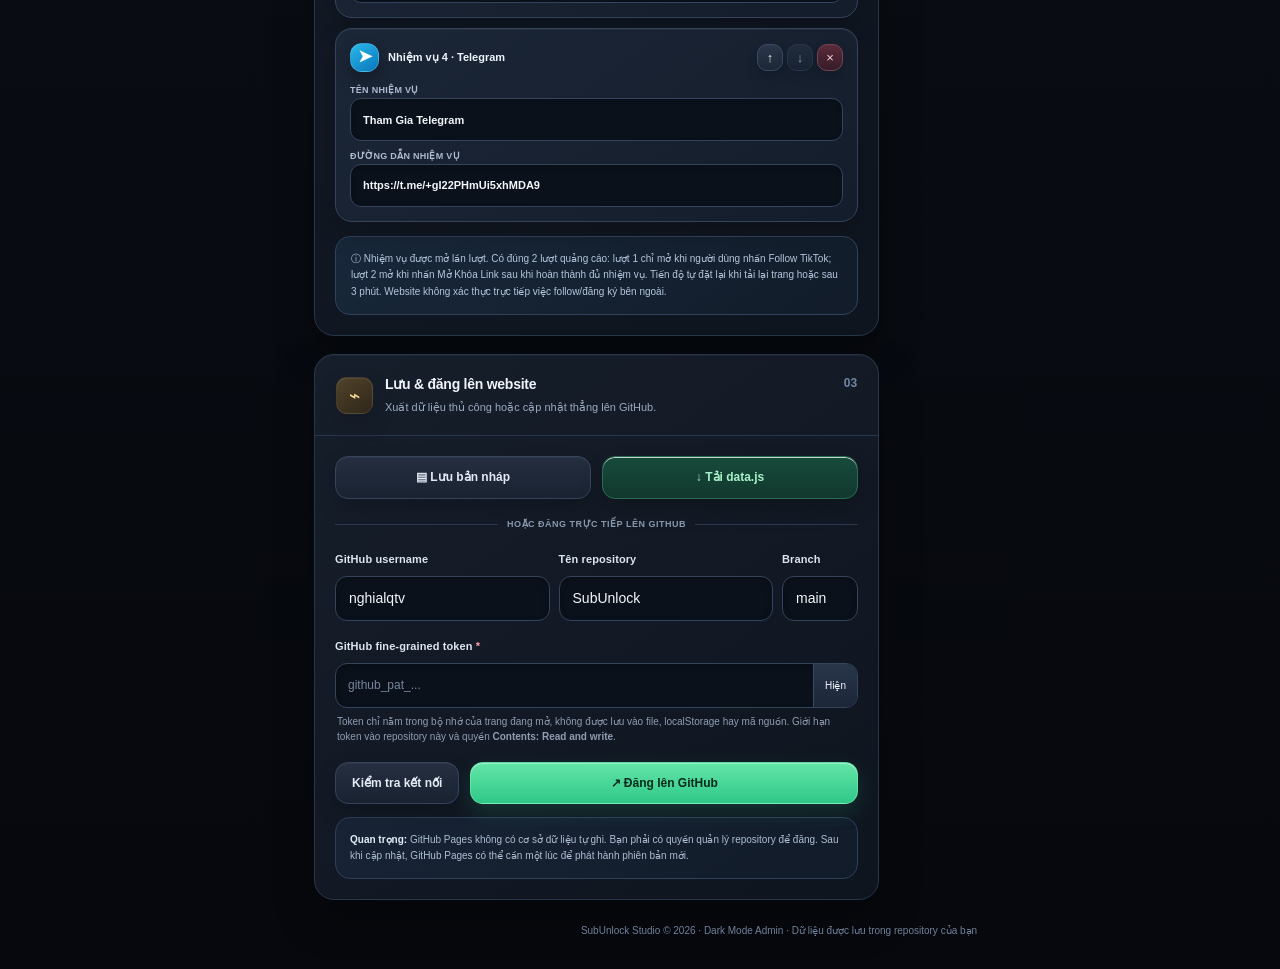
==== commit 046a9861: "Add files via upload" ====
--- a/admin.html
+++ b/admin.html
@@ -7,7 +7,7 @@
   <meta name="description" content="SubUnlock Studio – quản lý link và nhiệm vụ cho NghĩaLQ TV">
   <meta name="referrer" content="strict-origin-when-cross-origin">
   <title>Quản trị liên kết · SubUnlock Studio</title>
-  <link rel="stylesheet" href="admin.css?v=20261116-fullpremium1">
+  <link rel="stylesheet" href="admin.css?v=20261117-studio-v5">
 </head>
 <body>
   <div class="backglow" aria-hidden="true"></div>
@@ -64,7 +64,7 @@
               </div>
               <div class="tasks-subheader"><span>DANH SÁCH NHIỆM VỤ <strong id="taskCount">0</strong></span><small>Tối đa 8 nhiệm vụ</small></div>
               <div class="editor-task-list" id="taskEditorList"></div>
-              <div class="task-hint">ⓘ Nhiệm vụ được mở lần lượt. Có đúng 2 lượt quảng cáo: lượt đầu khi khách chạm lần đầu vào trang, lượt hai khi nhấn Mở Khóa Link sau khi hoàn thành tất cả nhiệm vụ. Không chen quảng cáo giữa các nhiệm vụ. Website không xác thực trực tiếp việc follow/đăng ký bên ngoài.</div>
+              <div class="task-hint">ⓘ Nhiệm vụ được mở lần lượt. Có đúng 2 lượt quảng cáo: lượt 1 chỉ mở khi người dùng nhấn Follow TikTok; lượt 2 mở khi nhấn Mở Khóa Link sau khi hoàn thành đủ nhiệm vụ. Tiến độ tự đặt lại khi tải lại trang hoặc sau 3 phút. Website không xác thực trực tiếp việc follow/đăng ký bên ngoài.</div>
             </div>
           </section>
 
@@ -100,7 +100,7 @@
       <footer class="workspace-footer">SubUnlock Studio © 2026 · Dark Mode Admin · Dữ liệu được lưu trong repository của bạn</footer>
     </main>
   </div>
-  <script src="data.js?v=20261116-fullpremium1"></script>
-  <script src="admin.js?v=20261116-fullpremium1"></script>
+  <script src="data.js?v=20261117-studio-v5"></script>
+  <script src="admin.js?v=20261117-studio-v5"></script>
 </body>
 </html>
--- a/admin.css
+++ b/admin.css
@@ -114,3 +114,82 @@
 }
 @media(max-width:385px){.platform-grid{grid-template-columns:repeat(2,minmax(0,1fr))}.platform{min-height:54px;font-size:11px}.save-actions .btn{font-size:11px;padding:11px 8px}.breadcrumbs{font-size:9px;letter-spacing:.7px}.owner-badge{font-size:9px}.content-heading h1{font-size:21px}.content-heading p{font-size:10px}.panel-heading p{font-size:10px}.panel-heading h2{font-size:12px}.link-list{max-height:148px}}
 @media(prefers-reduced-motion:reduce){*,*::before,*::after{transition:none!important;animation:none!important;scroll-behavior:auto!important}}
+
+
+/* ===== SUBUNLOCK STUDIO · V5 MATCHED DARK ADMIN ===== */
+:root{color-scheme:dark;--bg:#080b11;--sidebar:#0c111a;--panel:#141b26;--inner:#0d131d;--line:#273244;--text:#f2f5fa;--muted:#9ba8ba;--soft:#748198;--green:#4cdda0;--glow:#2488ef}
+html{background:#080b11}
+body{background:radial-gradient(ellipse 760px 430px at 72% -8%,rgba(52,103,174,.14),transparent 72%),linear-gradient(180deg,#0b1018,#080b11 70%,#06080d);color:var(--text)}
+.backglow{background:radial-gradient(ellipse 620px 360px at 78% 0%,rgba(55,111,190,.13),transparent 74%)}
+.admin-shell{grid-template-columns:278px minmax(0,1fr);max-width:1800px}
+.sidebar{background:linear-gradient(180deg,#111824,#0b1018 78%);border-right:1px solid #263244;box-shadow:12px 0 35px rgba(0,0,0,.13)}
+.brand-icon{background:linear-gradient(145deg,#2e9bff,#1765ce);color:#fff;box-shadow:0 8px 22px rgba(30,119,225,.23)}
+.brand-copy em{color:#70b6ff}.brand-copy small{color:#8094b0}
+.sidebar-stat{border-color:rgba(102,157,228,.23);background:linear-gradient(135deg,#1a2a40,#111b2a);box-shadow:inset 0 1px 0 rgba(255,255,255,.045)}
+.sidebar-stat small{color:#9bb5d6}.sidebar-stat strong{color:#f4f7fc}.stat-decoration{background:#213a59;color:#8fc1ff}
+.btn-primary{background:linear-gradient(180deg,#63e5a8,#2fc887);color:#062a1c;border-color:rgba(174,255,215,.3);box-shadow:0 8px 20px rgba(37,196,127,.17),inset 0 1px 0 rgba(255,255,255,.35)}
+.btn-primary:hover{filter:brightness(1.07);box-shadow:0 12px 24px rgba(37,196,127,.22)}
+.btn-muted{background:linear-gradient(180deg,#252f40,#192231);border-color:#35445b;color:#e3eaf5}
+.btn-soft{background:linear-gradient(180deg,#174b3b,#12382e);border-color:#286b50;color:#a8f1ca}
+.btn-outline-danger{background:#291d25;border-color:#63404b;color:#ffbec8}
+.sidebar-caption,.tasks-subheader{color:#8b9bb2}.sidebar-caption span:last-child{color:#7ce6b0}
+.search-wrap{background:#111a27;border-color:#2c3b50;box-shadow:inset 0 2px 6px rgba(0,0,0,.2)}
+.search-wrap:focus-within{border-color:#6daeff;box-shadow:0 0 0 3px rgba(93,158,242,.1)}
+.search-wrap input{color:#f4f7fc}.search-wrap input::placeholder{color:#7889a2}
+.link-item{color:#c2ccda}.link-item:hover{background:#172235}.link-item.active{background:linear-gradient(100deg,#1c2d45,#172334);border-color:#35547b;color:#fff;box-shadow:inset 3px 0 #65aaff}
+.link-bullet{background:#202d40;color:#9dc7ff}.link-item.active .link-bullet{background:#24456d;color:#9bc9ff}
+.link-details small{color:#8293ac}.link-item .link-chevron{color:#8fa2bb}
+.sidebar-help{border-color:#273548;color:#8291a7}.help-icon{border-color:#6f829e;color:#9db0ca}
+.workspace-header{border-color:#263244}.breadcrumbs,.eyebrow{color:#8ca8cc}.breadcrumbs span{color:#536985}.breadcrumbs strong{color:#d0d9e7}
+.icon-link{color:#a9c8f2}.icon-link:hover{color:#fff}.owner-badge{background:#172a24;border-color:#2d6149;color:#a8f0c9}.owner-badge i,.eyebrow span{background:#55dda0;box-shadow:0 0 10px rgba(85,221,160,.45)}
+.content-heading h1{color:#f6f8fc;letter-spacing:-1px}.content-heading p{color:#9aa8bb}
+.notice{background:linear-gradient(145deg,#173629,#11251d);border-color:#2e694e;color:#b8f4d2;box-shadow:0 10px 25px rgba(0,0,0,.16)}.notice.error{background:#321e27;border-color:#754052;color:#ffc4d0}.notice.warn{background:#302919;border-color:#6d5930;color:#f4dda5}
+.editor-columns{gap:22px}.editor-main,.editor-aside{gap:18px}
+.panel{border:1px solid #29374b;border-radius:20px;background:linear-gradient(145deg,rgba(23,31,44,.98),rgba(15,21,31,.99));box-shadow:0 18px 42px rgba(0,0,0,.25),inset 0 1px 0 rgba(255,255,255,.035)}
+.panel-heading{border-color:#28364a;padding:19px 21px}.panel-heading h2{color:#f1f5fb}.panel-heading p{color:#9baac0}
+.panel-icon.purple{background:linear-gradient(145deg,#303c55,#202b40);color:#b9d3ff}.panel-icon.green{background:linear-gradient(145deg,#1d493b,#153629);color:#8cf0bd}.panel-icon.gold{background:linear-gradient(145deg,#51432b,#302719);color:#ffdf9b}.step-number{color:#7186a3}
+.field label,.share-box label{color:#dce5f2}.required{color:#ff9eac}
+.field>input,.field .input-prefix,.field .url-input,.token-row{background:#0b111b;border-color:#34445c;color:#f4f7fb;border-radius:12px}
+.field>input:focus,.field .input-prefix:focus-within,.field .url-input:focus-within,.token-row:focus-within{border-color:#6daeff;box-shadow:0 0 0 3px rgba(100,166,255,.1),inset 0 2px 6px rgba(0,0,0,.2)}
+.field input::placeholder,.input-prefix input::placeholder,.url-input input::placeholder,.token-row input::placeholder{color:#75859d}
+.input-prefix>span{background:#1a2a40;border-color:#34445c;color:#9ecaff}.input-symbol{color:#8dbdff}.input-prefix input,.url-input input,.token-row input{color:#f4f7fb}
+.field small,.publish-note,.task-hint,.share-box small{color:#8e9db2}.task-select-title{color:#9aabc2}
+.platform-grid{gap:11px}.platform{border-radius:15px;min-height:70px;box-shadow:0 10px 22px rgba(0,0,0,.25),inset 0 1px 0 rgba(255,255,255,.2)}
+.platform:focus-visible{outline:2px solid #80baff;outline-offset:3px}
+.tasks-subheader strong{background:#1c4936;color:#8ff0bc}
+.task-editor{border:1px solid #34445a;border-radius:17px;background:linear-gradient(145deg,#1b2637,#141d2b);box-shadow:0 12px 24px rgba(0,0,0,.22),inset 0 1px 0 rgba(255,255,255,.045);transition:transform .18s,border-color .18s,box-shadow .18s}
+.task-editor:hover{transform:translateY(-1px);border-color:#486487;box-shadow:0 16px 28px rgba(0,0,0,.28)}
+.task-editor-head{border-color:#2d3b50}.task-editor-head strong{color:#edf3fb}
+.task-icon-sm{box-shadow:0 7px 15px rgba(0,0,0,.28)}
+.small-action{background:linear-gradient(180deg,#2b374a,#1b2636);border-color:#3a4a62;color:#edf3fb;box-shadow:0 5px 12px rgba(0,0,0,.2)}.small-action:hover{background:#35445a;border-color:#6683a8}.small-action.delete{background:linear-gradient(180deg,#5a2b3a,#351c28);border-color:#784355;color:#ffd0d8}
+.task-fields label{color:#aebbd0}.task-fields input,.task-fields select{background:#0b111b;border-color:#34445c;color:#f3f6fa;border-radius:11px}.task-fields input:focus,.task-fields select:focus{border-color:#6daeff;box-shadow:0 0 0 3px rgba(100,166,255,.1)}
+.task-hint{background:linear-gradient(145deg,#18283a,#121c2a);border:1px solid #30435d;border-radius:15px;color:#b4c6dd;padding:14px 15px;line-height:1.65}
+.save-actions,.github-actions{gap:11px}.publish-divider{color:#8797ad}.publish-divider::before,.publish-divider::after{background:#2c394d}
+.show-token{background:linear-gradient(180deg,#29364a,#1b2637);color:#f3f7ff;border-left:1px solid #3a4b63}
+.publish-note{background:linear-gradient(145deg,#182436,#111b29);border:1px solid #2d405a;border-radius:15px;color:#aebed3;padding:14px}.publish-note strong{color:#e4edf9}
+.preview-panel{background:linear-gradient(145deg,#172131,#101722)}.preview-panel-head h2{color:#f5f7fb}.view-pill{background:#1d3048;color:#b8d6ff;border:1px solid #365477;box-shadow:none}
+.phone-frame{border:5px solid #303c50;background:linear-gradient(180deg,#090e16,#111925);box-shadow:0 24px 46px rgba(0,0,0,.42),0 0 0 1px rgba(255,255,255,.08)}
+.preview-head{background:rgba(255,255,255,.035);border-color:rgba(255,255,255,.08)}.preview-brandmark{background:linear-gradient(145deg,#338ce8,#1b5bb4);color:#fff}.preview-hero{background:linear-gradient(145deg,#202d40,#141e2c);border-color:#34465e}.preview-hero span{color:#b9d3f2}.preview-hero p,.preview-head small{color:#9eacc0}
+.preview-task{border:1px solid rgba(151,183,225,.2);border-radius:13px;box-shadow:0 8px 16px rgba(0,0,0,.25),inset 0 1px 0 rgba(255,255,255,.07)}.preview-task-lock{background:rgba(255,255,255,.1)!important;color:#fff!important;border:1px solid rgba(255,255,255,.16);border-radius:9px}.preview-task .preview-task-name{color:#f2f6fc}.preview-task .preview-chevron{color:#a9bad0}
+.preview-progress{border:1px solid #304057;background:linear-gradient(145deg,#202c3e,#141d2b);border-radius:14px}.preview-progress-row{color:#dbe5f2}.preview-progress-row strong{color:#fff}.preview-track{background:#354156}.preview-track>div{background:linear-gradient(90deg,#58a9ff,#8fc7ff)}
+.preview-unlock{background:linear-gradient(180deg,#65e7aa,#2bc785);color:#062b1c;border-radius:13px;box-shadow:0 10px 20px rgba(45,201,133,.18)}
+.share-box label{color:#b6c6dc}.share-box div{border:1px solid #34445c;background:#0b111b;border-radius:12px}.share-box input{color:#f4f7fb}.share-box button{background:linear-gradient(180deg,#dcecff,#a9cdf8);color:#102033;border-radius:0 11px 11px 0}
+.workspace-footer{color:#71819a}
+@media(max-width:1080px){.admin-shell{grid-template-columns:250px minmax(0,1fr)}.workspace{padding:0 22px 18px}}
+@media(max-width:750px){
+ .admin-shell{grid-template-columns:1fr}.sidebar{position:relative;top:auto;height:auto;min-height:0;padding:15px 15px 13px;border-right:0;border-bottom:1px solid #29384d}
+ .sidebar-header{padding:0 4px 13px}.sidebar-stat{padding:11px 13px;margin-bottom:10px}.sidebar-stat strong{font-size:22px}.sidebar-new{margin-bottom:13px}.sidebar-help{margin-top:11px;padding-top:11px}
+ .workspace{padding:0 13px 16px}.workspace-header{height:60px}.content-heading{padding:20px 0 16px;align-items:flex-start;flex-direction:column}.editor-columns{grid-template-columns:1fr;gap:15px}.editor-main,.editor-aside{gap:15px}.panel{border-radius:18px}.panel-heading{padding:15px}.panel-body{padding:15px}
+ .platform-grid{grid-template-columns:repeat(2,minmax(0,1fr));gap:9px}.platform{min-height:60px;flex-direction:row;gap:9px;font-size:12px}.platform b{top:50%;right:12px;transform:translateY(-50%)}
+ .github-fields{grid-template-columns:repeat(2,minmax(0,1fr))}.github-fields .field:last-child{grid-column:1/-1}.preview-panel{max-width:100%}.phone-frame{max-width:360px;margin:15px auto}.workspace-footer{padding-bottom:calc(12px + env(safe-area-inset-bottom))}
+}
+@media(max-width:385px){.platform-grid{grid-template-columns:repeat(2,minmax(0,1fr))}.platform{min-height:54px;font-size:11px}.save-actions .btn{font-size:11px;padding:11px 8px}.breadcrumbs{font-size:9px;letter-spacing:.7px}.owner-badge{font-size:9px}.content-heading h1{font-size:21px}.content-heading p{font-size:10px}.panel-heading p{font-size:10px}.panel-heading h2{font-size:12px}.link-list{max-height:148px}}
+@media(prefers-reduced-motion:reduce){.task-editor,.platform,.btn{transition:none!important}}
+
+/* Preview mirrors the public task cards: neutral raised cards, platform-colored icons. */
+.preview-list{display:grid;gap:8px}
+.preview-task,.preview-task.preview-youtube,.preview-task.preview-telegram,.preview-task.preview-tiktok,.preview-task.preview-discord,.preview-task.preview-facebook,.preview-task.preview-instagram,.preview-task.preview-zalo,.preview-task.preview-custom{
+  background:linear-gradient(145deg,#1b2637,#141d2b)!important;border:1px solid rgba(151,183,225,.2)!important;border-radius:12px!important;
+  box-shadow:0 7px 14px rgba(0,0,0,.23),inset 0 1px 0 rgba(255,255,255,.06)!important;padding:9px!important
+}
+.preview-task .preview-task-name{color:#f2f6fc!important}
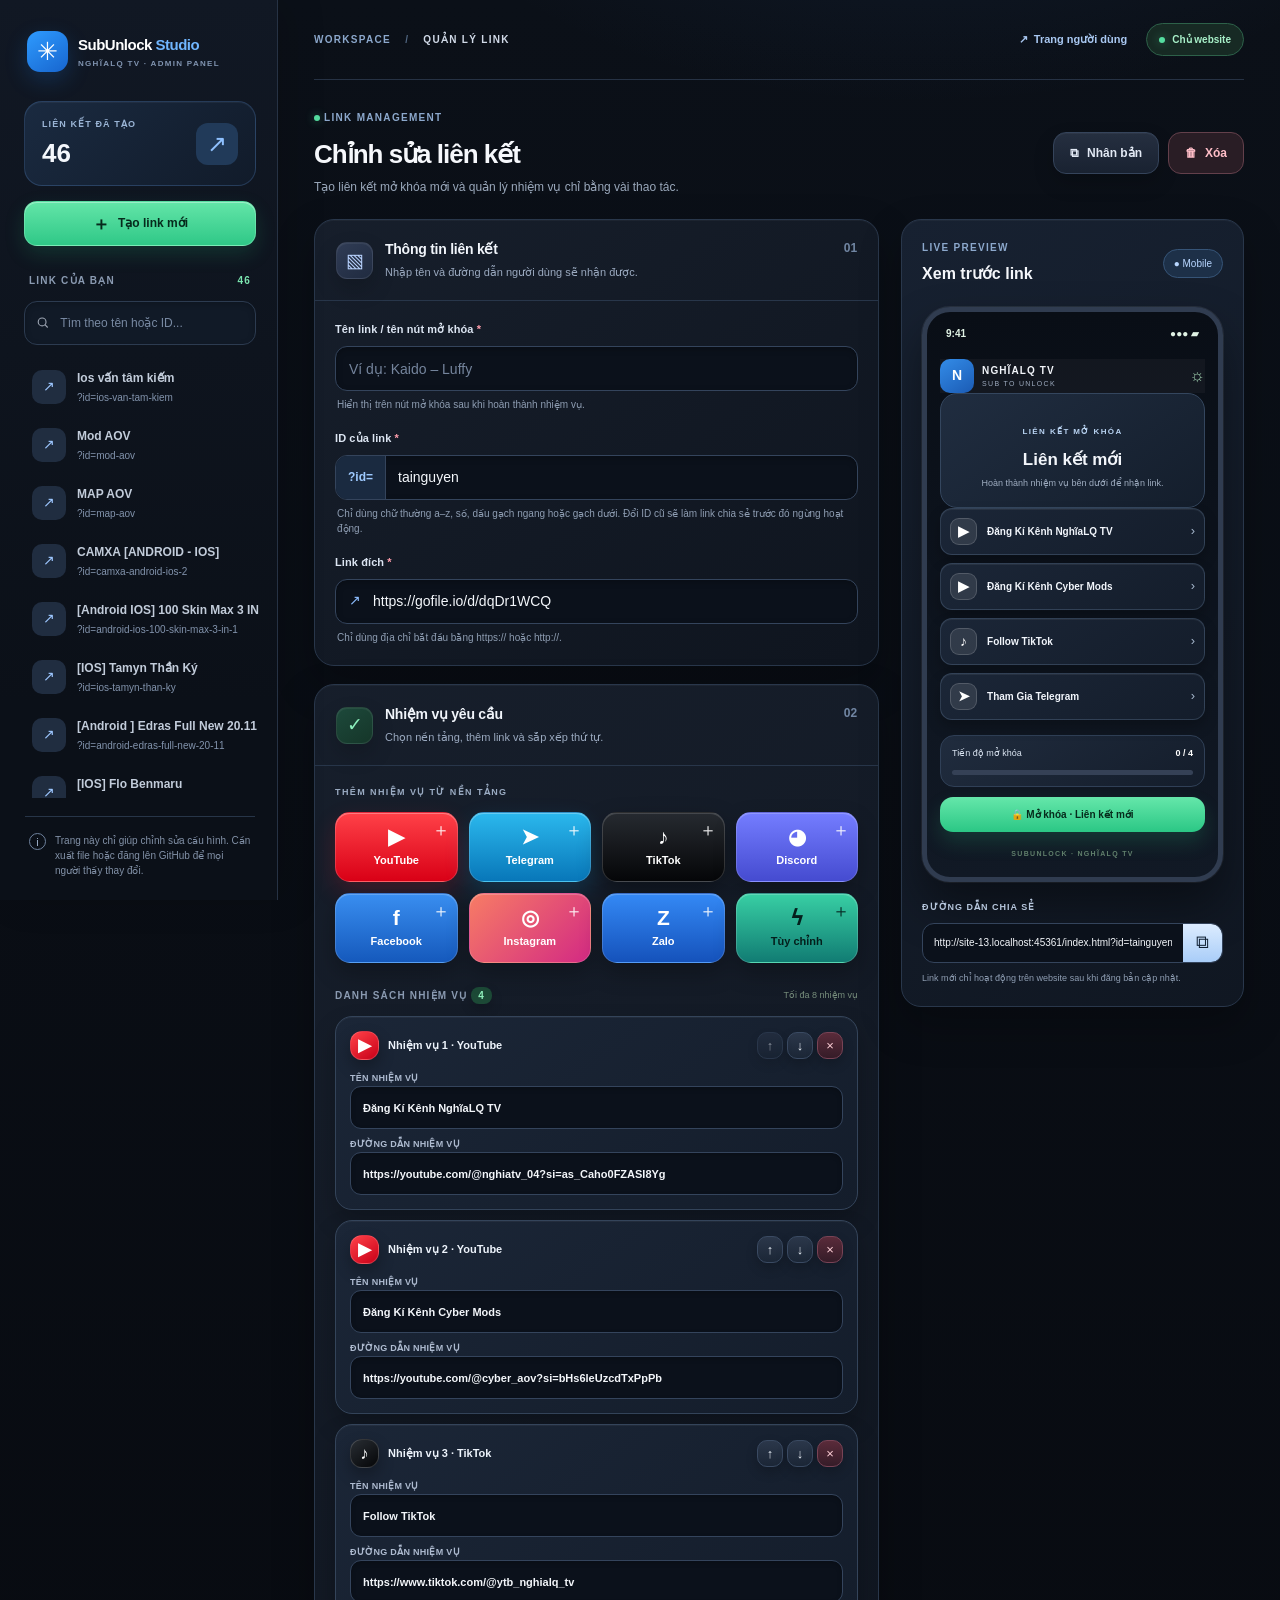
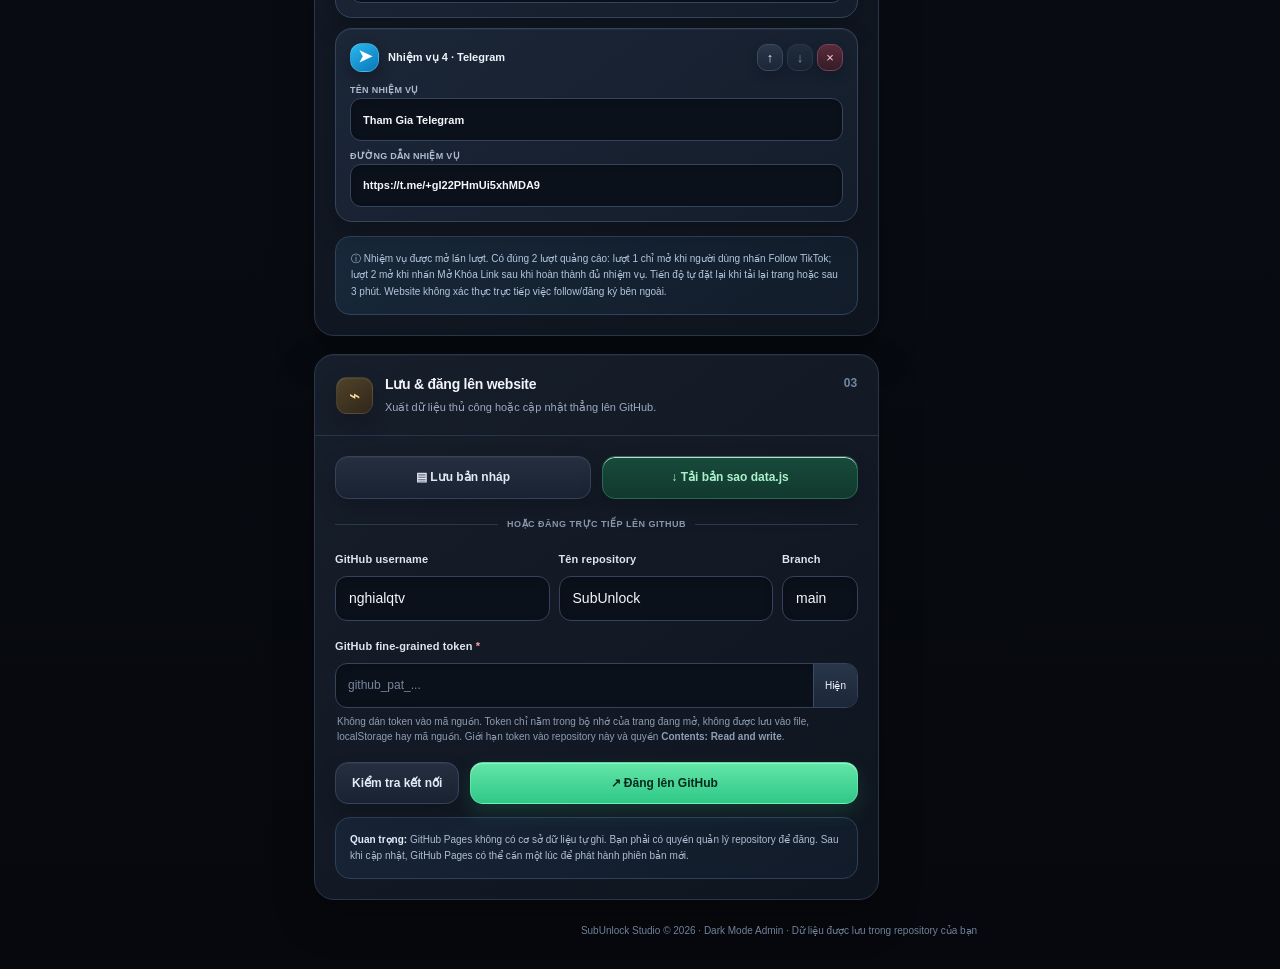
==== commit 532ccb57: "Add files via upload" ====
--- a/admin.html
+++ b/admin.html
@@ -9,7 +9,7 @@
   <title>Quản trị liên kết · SubUnlock Studio</title>
   <link rel="stylesheet" href="admin.css?v=20261117-studio-v5">
 </head>
-<body>
+<body data-admin-page="yes">
   <div class="backglow" aria-hidden="true"></div>
   <div class="admin-shell">
     <aside class="sidebar" aria-label="Quản lý liên kết">
@@ -71,10 +71,10 @@
           <section class="panel publish-panel" aria-labelledby="publishHeader">
             <div class="panel-heading"><div class="panel-icon gold">⌁</div><div><h2 id="publishHeader">Lưu & đăng lên website</h2><p>Xuất dữ liệu thủ công hoặc cập nhật thẳng lên GitHub.</p></div><span class="step-number">03</span></div>
             <div class="panel-body">
-              <div class="save-actions"><button id="draftBtn" type="button" class="btn btn-muted">▤ Lưu bản nháp</button><button id="downloadBtn" type="button" class="btn btn-soft">↓ Tải data.js</button></div>
+              <div class="save-actions"><button id="draftBtn" type="button" class="btn btn-muted">▤ Lưu bản nháp</button><button id="downloadBtn" type="button" class="btn btn-soft">↓ Tải bản sao data.js</button></div>
               <div class="publish-divider"><span>HOẶC ĐĂNG TRỰC TIẾP LÊN GITHUB</span></div>
               <div class="github-fields"><div class="field"><label for="repoOwner">GitHub username</label><input id="repoOwner" type="text" placeholder="nghialqtv" autocapitalize="off" spellcheck="false"></div><div class="field"><label for="repoName">Tên repository</label><input id="repoName" type="text" placeholder="SubUnlock" autocapitalize="off" spellcheck="false"></div><div class="field"><label for="repoBranch">Branch</label><input id="repoBranch" type="text" value="main" placeholder="main" autocapitalize="off" spellcheck="false"></div></div>
-              <div class="field"><label for="githubToken">GitHub fine-grained token <span class="required">*</span></label><div class="token-row"><input id="githubToken" type="password" autocomplete="off" autocapitalize="off" spellcheck="false" placeholder="github_pat_..."><button id="showToken" type="button" class="show-token" aria-label="Hiện hoặc ẩn token">Hiện</button></div><small>Token chỉ nằm trong bộ nhớ của trang đang mở, không được lưu vào file, localStorage hay mã nguồn. Giới hạn token vào repository này và quyền <strong>Contents: Read and write</strong>.</small></div>
+              <div class="field"><label for="githubToken">GitHub fine-grained token <span class="required">*</span></label><div class="token-row"><input id="githubToken" type="password" autocomplete="off" autocapitalize="off" spellcheck="false" placeholder="github_pat_..."><button id="showToken" type="button" class="show-token" aria-label="Hiện hoặc ẩn token">Hiện</button></div><small>Không dán token vào mã nguồn. Token chỉ nằm trong bộ nhớ của trang đang mở, không được lưu vào file, localStorage hay mã nguồn. Giới hạn token vào repository này và quyền <strong>Contents: Read and write</strong>.</small></div>
               <div class="github-actions"><button id="testGithubBtn" class="btn btn-muted" type="button">Kiểm tra kết nối</button><button id="publishBtn" class="btn btn-primary" type="button">↗ Đăng lên GitHub</button></div>
               <p class="publish-note"><strong>Quan trọng:</strong> GitHub Pages không có cơ sở dữ liệu tự ghi. Bạn phải có quyền quản lý repository để đăng. Sau khi cập nhật, GitHub Pages có thể cần một lúc để phát hành phiên bản mới.</p>
             </div>
@@ -101,6 +101,6 @@
     </main>
   </div>
   <script src="data.js?v=20261117-studio-v5"></script>
-  <script src="admin.js?v=20261117-studio-v5"></script>
+  <script src="data-loader.js?v=shards-v1"></script>
 </body>
 </html>
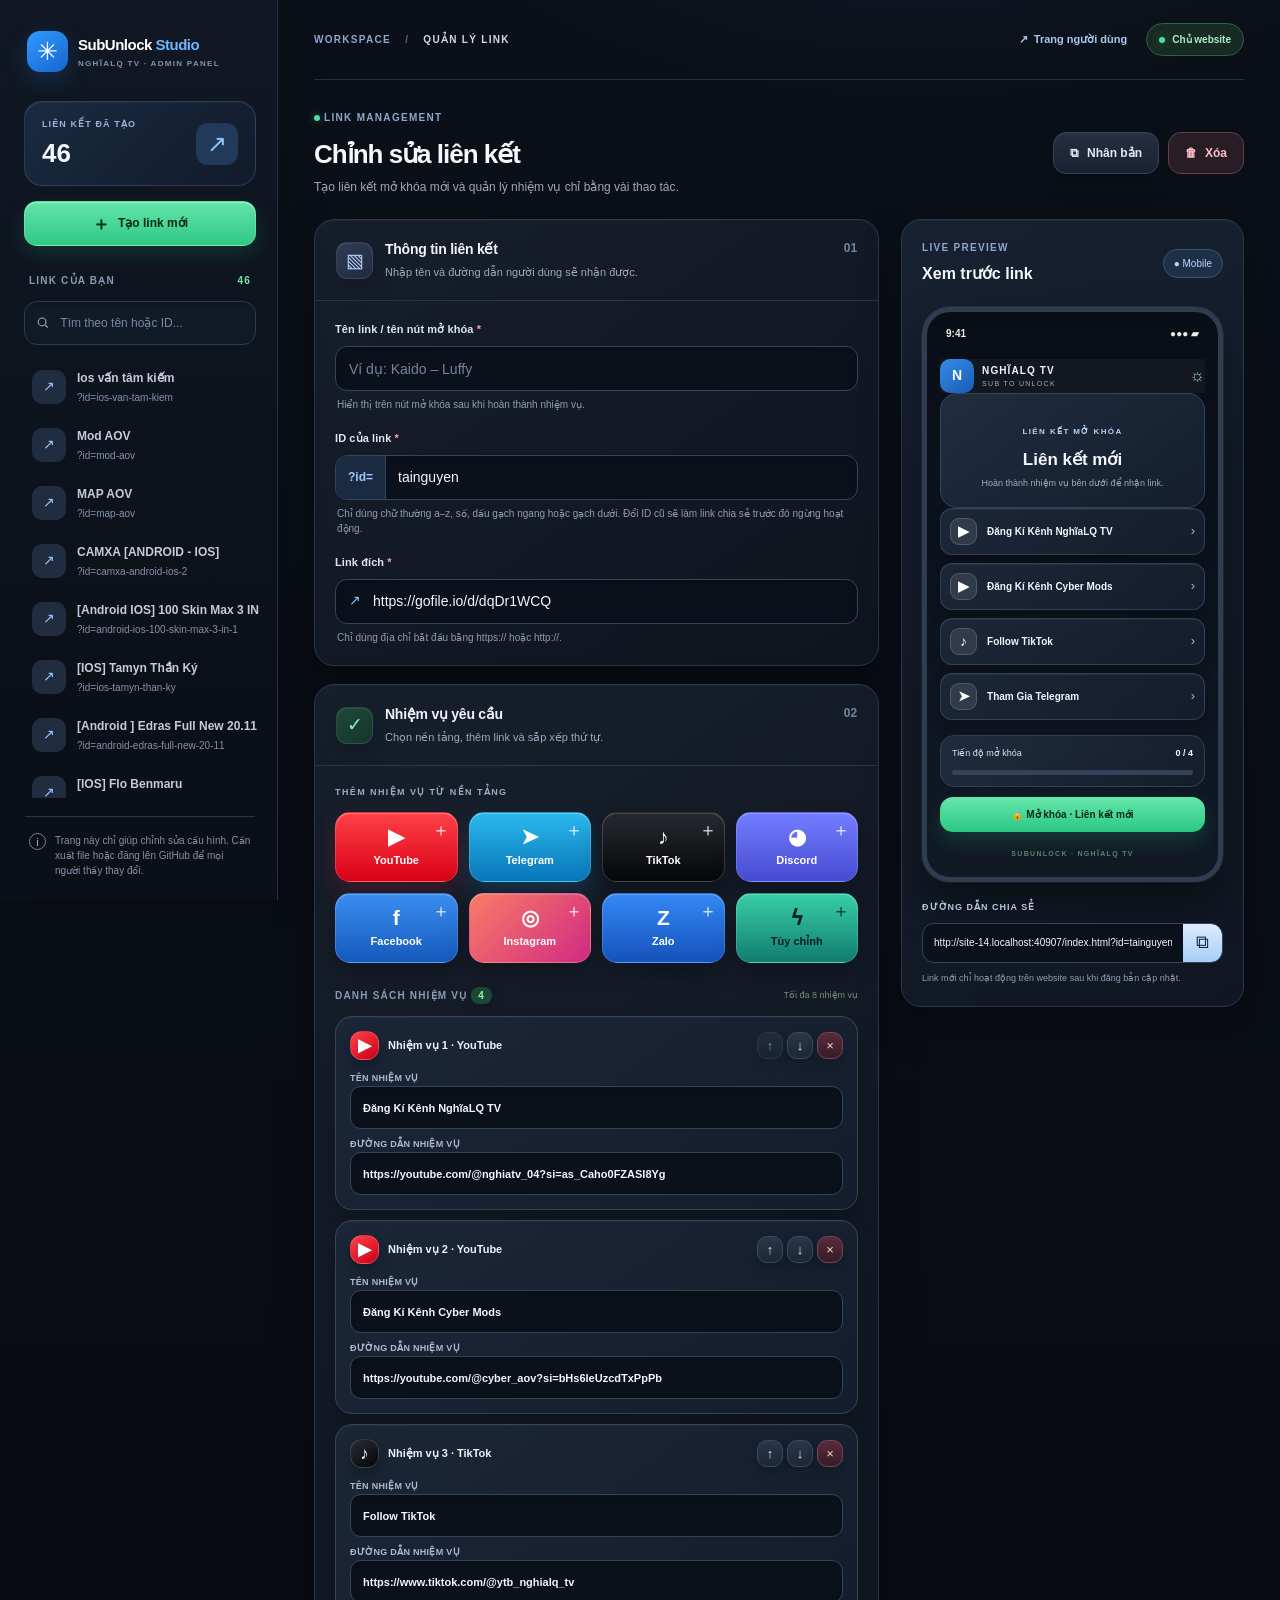
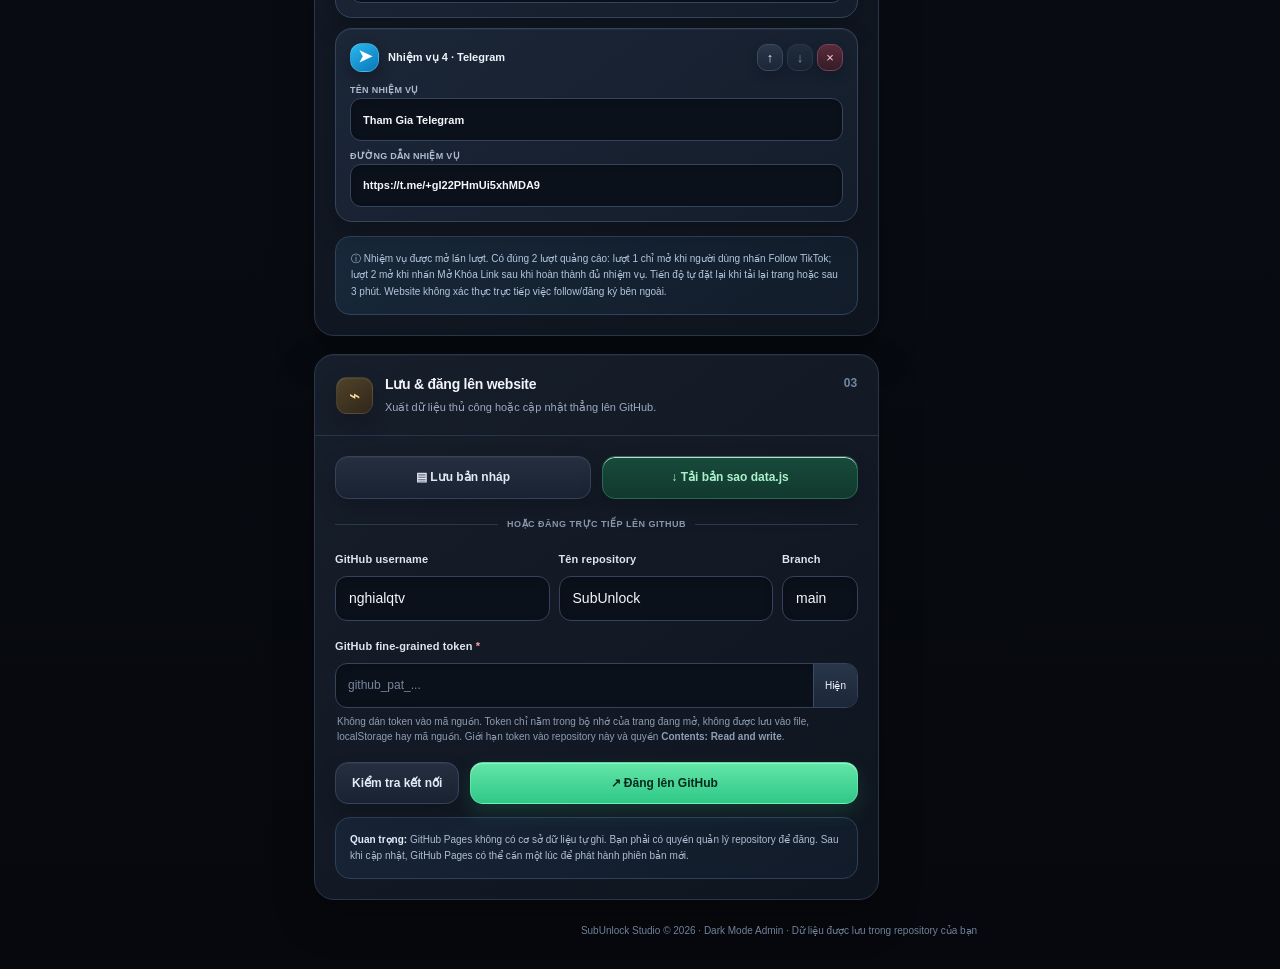
==== commit 25fa6f23: "Add files via upload" ====
--- a/admin.html
+++ b/admin.html
@@ -100,7 +100,7 @@
       <footer class="workspace-footer">SubUnlock Studio © 2026 · Dark Mode Admin · Dữ liệu được lưu trong repository của bạn</footer>
     </main>
   </div>
-  <script src="data.js?v=20261117-studio-v5"></script>
-  <script src="data-loader.js?v=shards-v1"></script>
+  <script src="data.js?v=20261121-admin-fix"></script>
+  <script src="data-loader.js?v=shards-v2"></script>
 </body>
 </html>
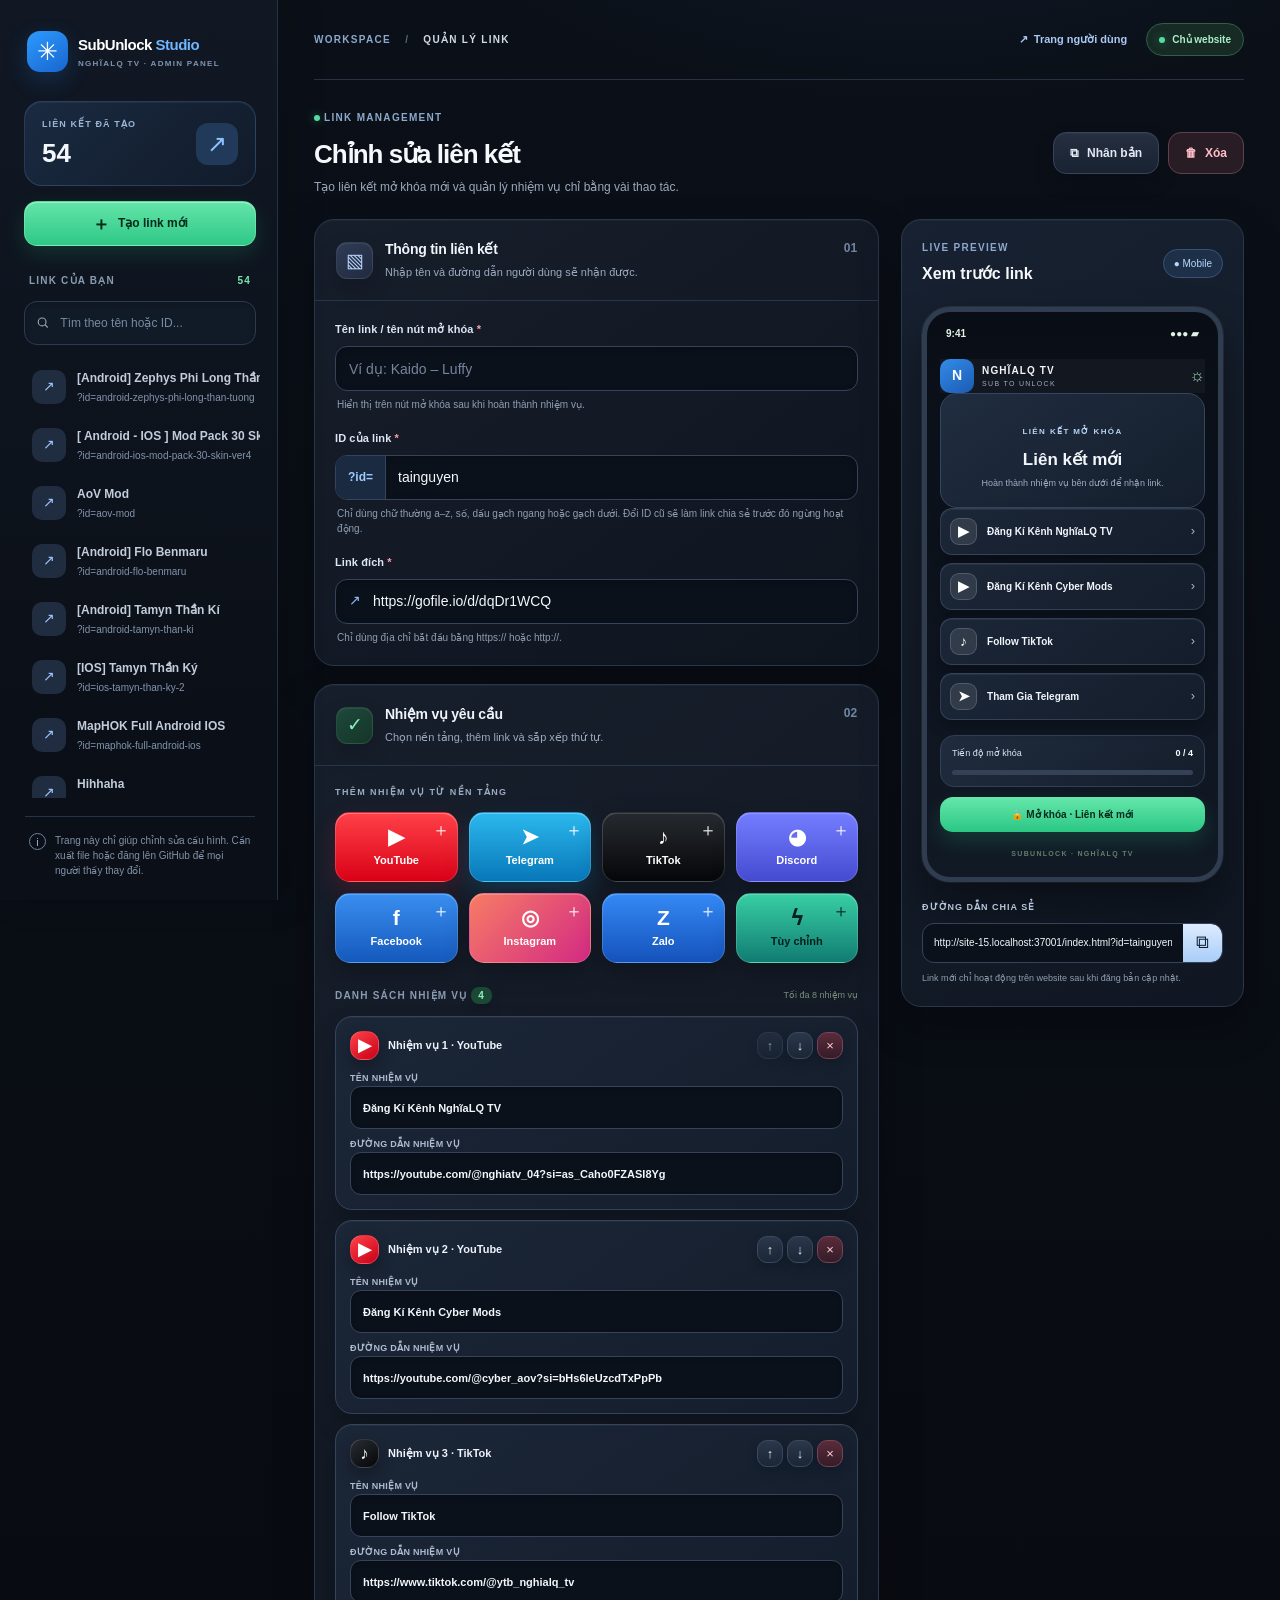
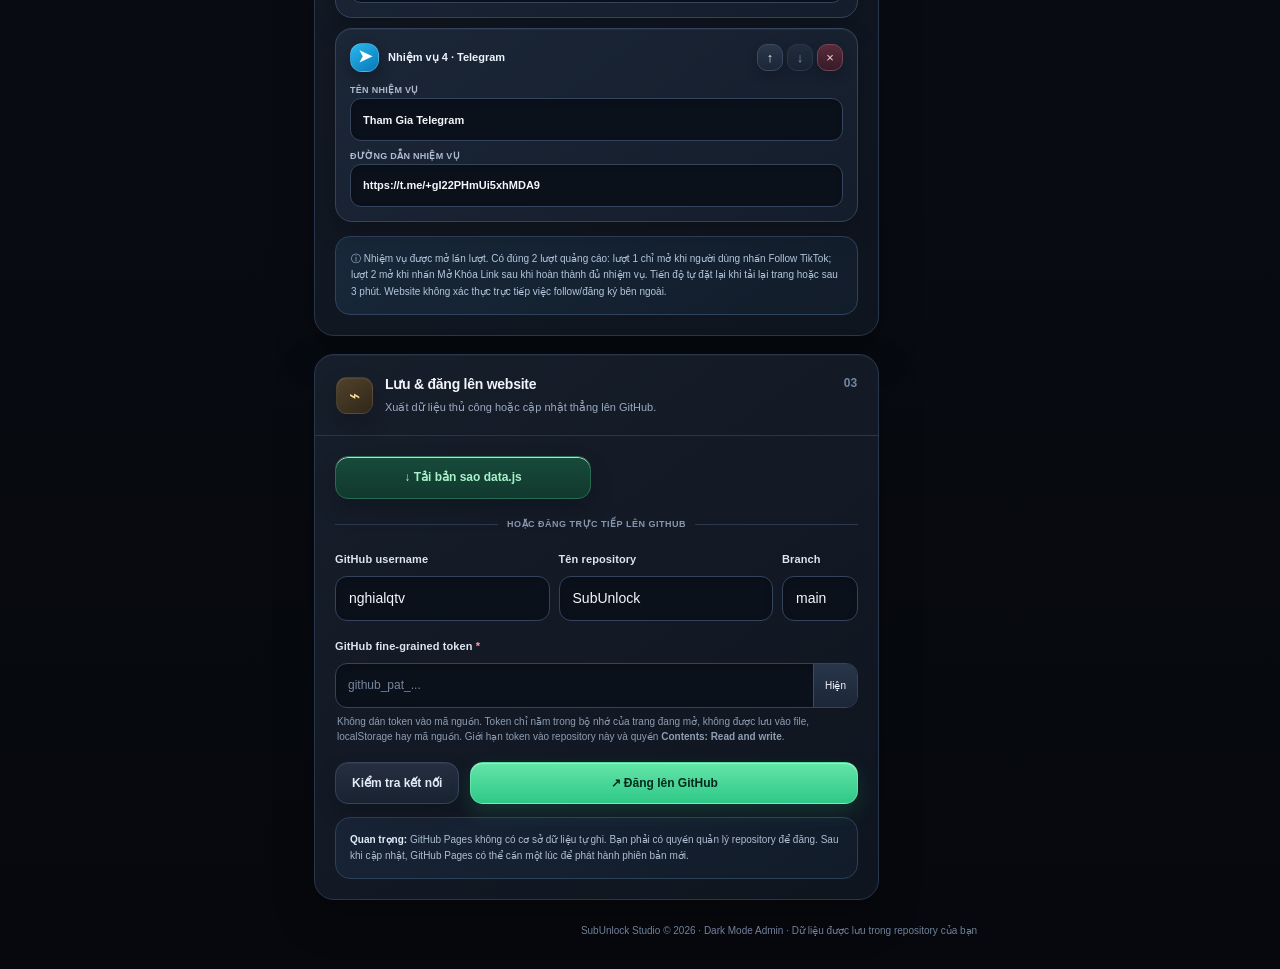
==== commit d342d742: "Add files via upload" ====
--- a/admin.html
+++ b/admin.html
@@ -7,7 +7,7 @@
   <meta name="description" content="SubUnlock Studio – quản lý link và nhiệm vụ cho NghĩaLQ TV">
   <meta name="referrer" content="strict-origin-when-cross-origin">
   <title>Quản trị liên kết · SubUnlock Studio</title>
-  <link rel="stylesheet" href="admin.css?v=20261117-studio-v5">
+  <link rel="stylesheet" href="admin.css?v=20261121-v3">
 </head>
 <body data-admin-page="yes">
   <div class="backglow" aria-hidden="true"></div>
@@ -71,7 +71,7 @@
           <section class="panel publish-panel" aria-labelledby="publishHeader">
             <div class="panel-heading"><div class="panel-icon gold">⌁</div><div><h2 id="publishHeader">Lưu & đăng lên website</h2><p>Xuất dữ liệu thủ công hoặc cập nhật thẳng lên GitHub.</p></div><span class="step-number">03</span></div>
             <div class="panel-body">
-              <div class="save-actions"><button id="draftBtn" type="button" class="btn btn-muted">▤ Lưu bản nháp</button><button id="downloadBtn" type="button" class="btn btn-soft">↓ Tải bản sao data.js</button></div>
+              <div class="save-actions"><button id="downloadBtn" type="button" class="btn btn-soft">↓ Tải bản sao data.js</button></div>
               <div class="publish-divider"><span>HOẶC ĐĂNG TRỰC TIẾP LÊN GITHUB</span></div>
               <div class="github-fields"><div class="field"><label for="repoOwner">GitHub username</label><input id="repoOwner" type="text" placeholder="nghialqtv" autocapitalize="off" spellcheck="false"></div><div class="field"><label for="repoName">Tên repository</label><input id="repoName" type="text" placeholder="SubUnlock" autocapitalize="off" spellcheck="false"></div><div class="field"><label for="repoBranch">Branch</label><input id="repoBranch" type="text" value="main" placeholder="main" autocapitalize="off" spellcheck="false"></div></div>
               <div class="field"><label for="githubToken">GitHub fine-grained token <span class="required">*</span></label><div class="token-row"><input id="githubToken" type="password" autocomplete="off" autocapitalize="off" spellcheck="false" placeholder="github_pat_..."><button id="showToken" type="button" class="show-token" aria-label="Hiện hoặc ẩn token">Hiện</button></div><small>Không dán token vào mã nguồn. Token chỉ nằm trong bộ nhớ của trang đang mở, không được lưu vào file, localStorage hay mã nguồn. Giới hạn token vào repository này và quyền <strong>Contents: Read and write</strong>.</small></div>
@@ -101,6 +101,6 @@
     </main>
   </div>
   <script src="data.js?v=20261121-admin-fix"></script>
-  <script src="data-loader.js?v=shards-v2"></script>
+  <script src="data-loader.js?v=shards-v3"></script>
 </body>
 </html>
